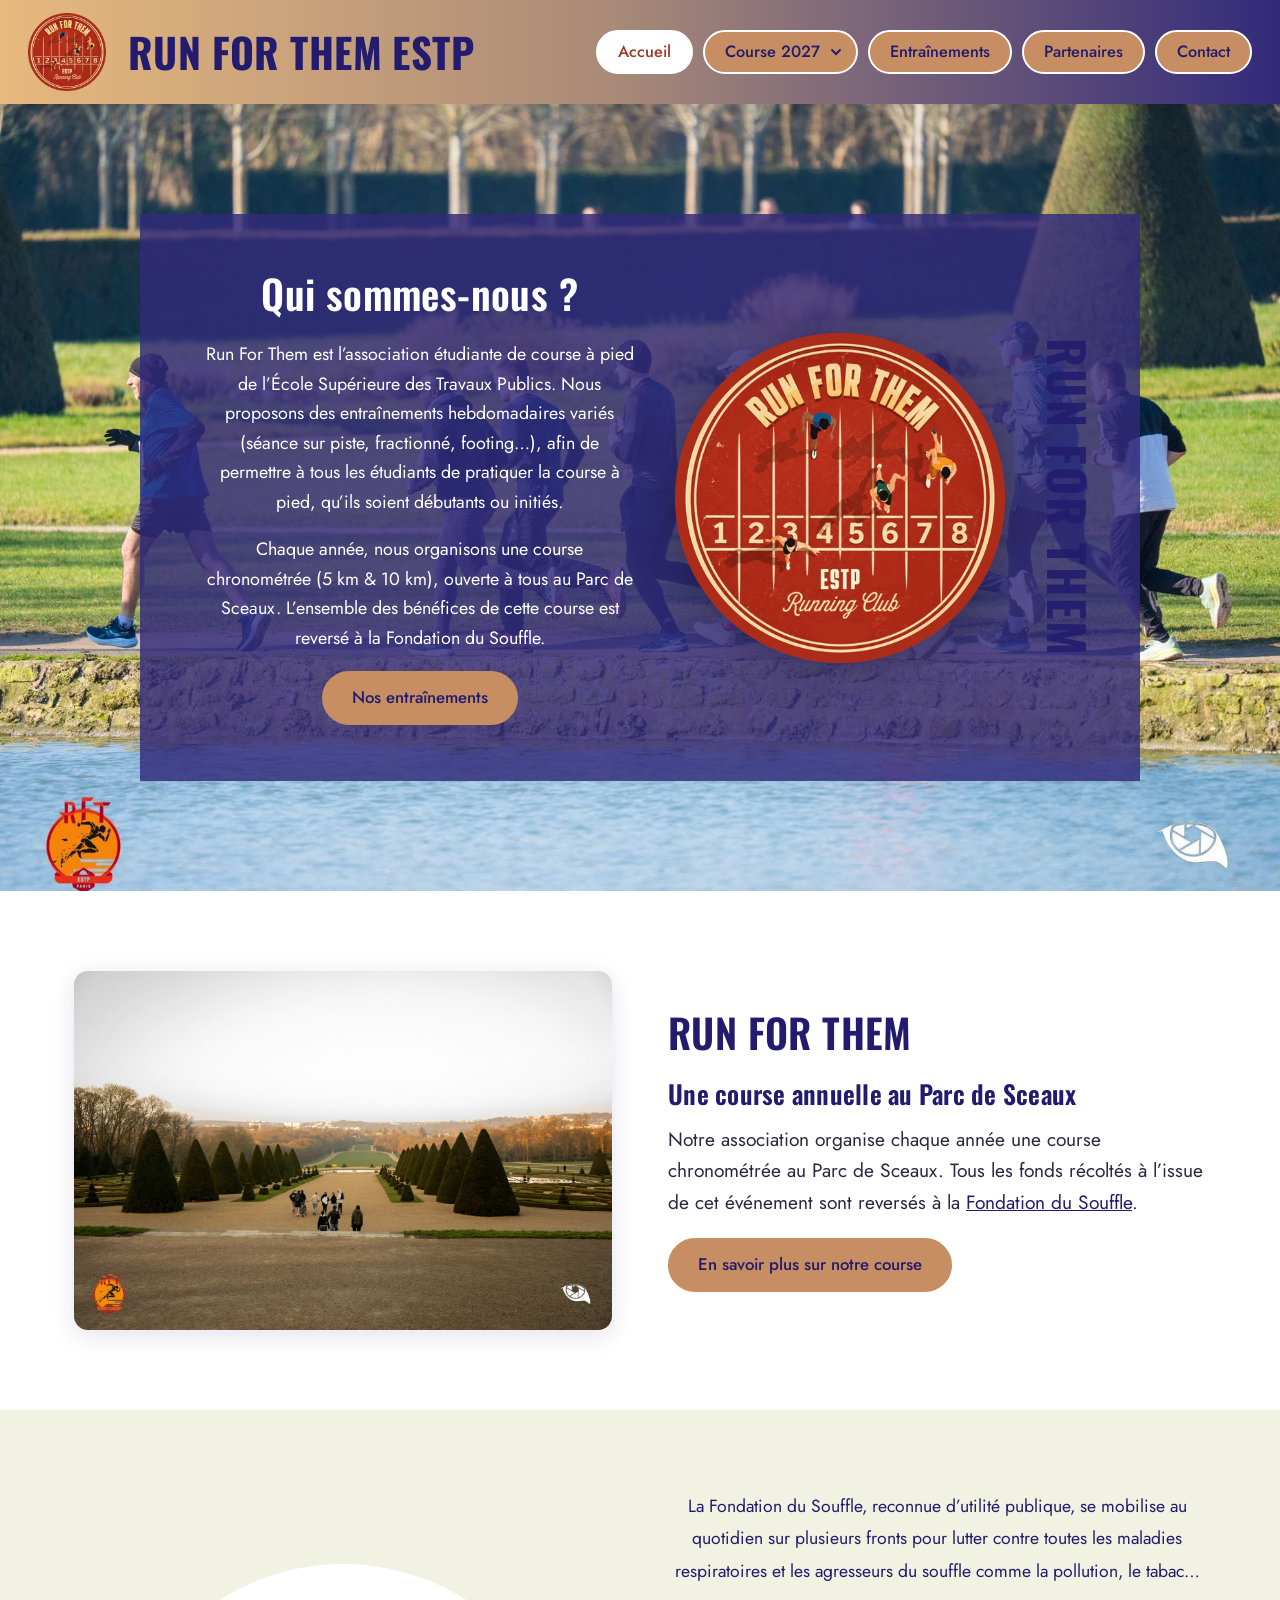
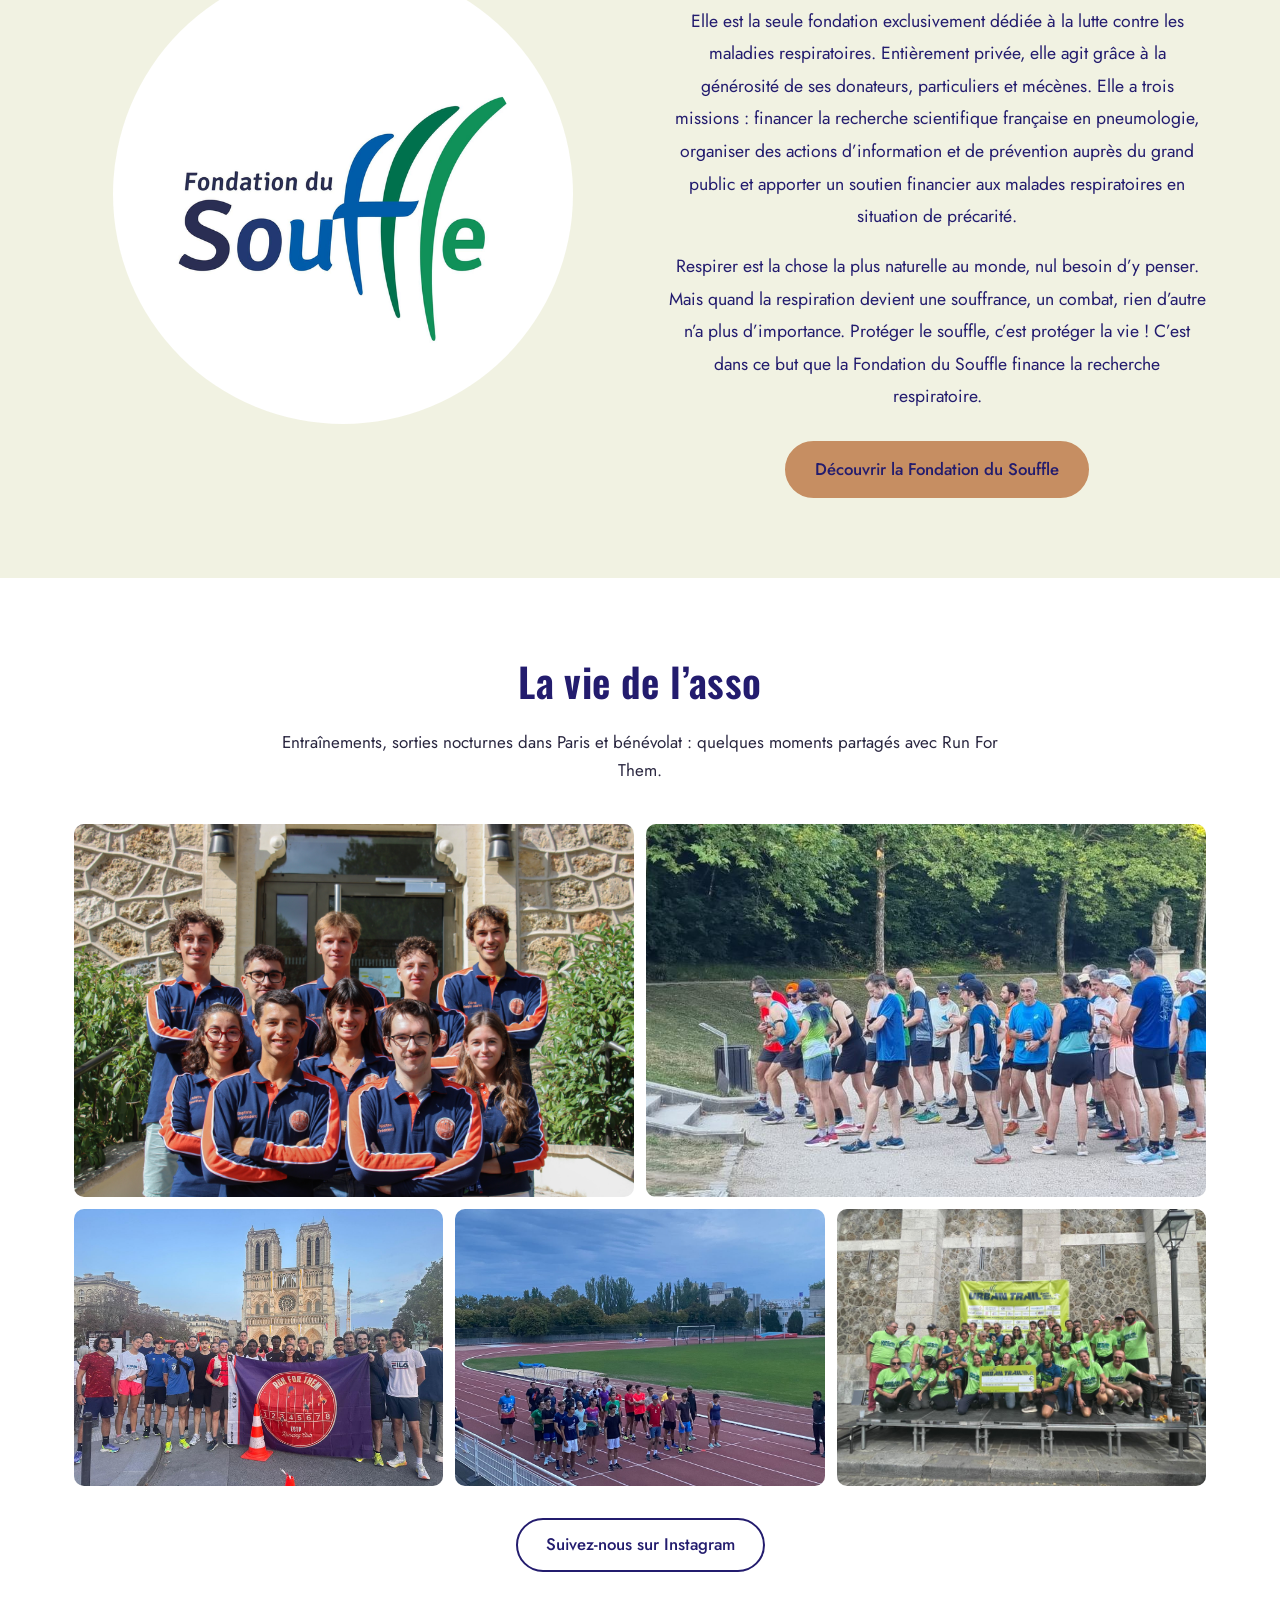
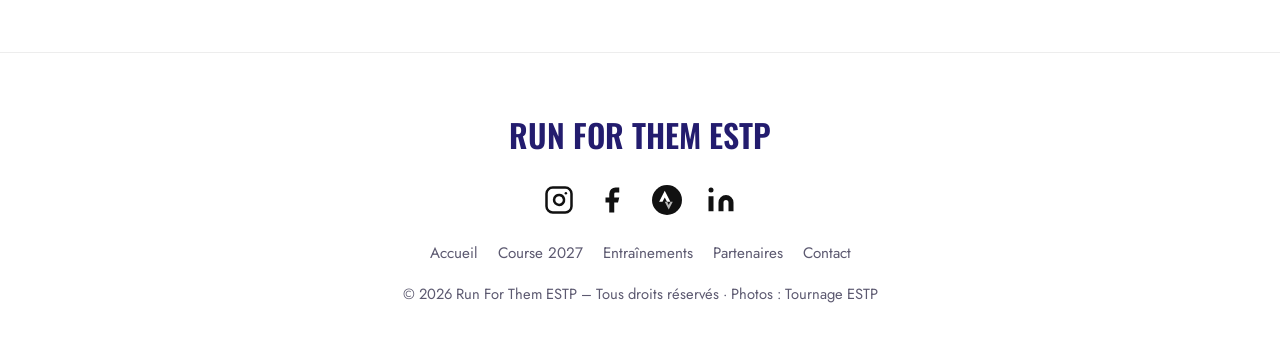
==== index.html @ 0adeee64 "Update index.html" ====
<!DOCTYPE html>
<html lang="fr">
<head>
  <meta charset="utf-8">
  <meta name="viewport" content="width=device-width, initial-scale=1">
  <title>Run For Them ESTP – Association de course à pied de l’ESTP</title>
  <meta name="description" content="Run For Them est l’association étudiante de course à pied de l’ESTP. Entraînements hebdomadaires et course caritative annuelle au Parc de Sceaux au profit de la Fondation du Souffle.">
  <meta property="og:type" content="website">
  <meta property="og:site_name" content="Run For Them ESTP">
  <meta property="og:title" content="Run For Them ESTP – Association de course à pied de l’ESTP">
  <meta property="og:description" content="Run For Them est l’association étudiante de course à pied de l’ESTP. Entraînements hebdomadaires et course caritative annuelle au Parc de Sceaux au profit de la Fondation du Souffle.">
  <meta name="theme-color" content="#231c6e">
  <link rel="icon" type="image/png" href="assets/img/favicon.png">
  <link rel="apple-touch-icon" href="assets/img/apple-touch-icon.png">
  <link rel="preconnect" href="https://fonts.googleapis.com">
  <link rel="preconnect" href="https://fonts.gstatic.com" crossorigin>
  <link href="https://fonts.googleapis.com/css2?family=Jost:wght@400;500;600&family=Oswald:wght@500;600;700&display=swap" rel="stylesheet">
  <link rel="stylesheet" href="assets/css/style.css">
</head>
<body>
  <a class="lien-evitement" href="#contenu">Aller au contenu</a>

  <!-- ===== EN-TÊTE (identique sur toutes les pages) ===== -->
  <header class="entete">
    <div class="entete__barre">
      <a class="marque" href="index.html">
        <img src="assets/img/logo-rft.png" alt="" width="480" height="480">
        <span>RUN FOR THEM ESTP</span>
      </a>
      <button class="burger" type="button" aria-expanded="false" aria-controls="navigation" aria-label="Ouvrir le menu">
        <svg viewBox="0 0 24 24" fill="none" stroke="currentColor" stroke-width="2.4" stroke-linecap="round" aria-hidden="true"><path d="M3 6h18M3 12h18M3 18h18"/></svg>
      </button>
    <nav class="nav" id="navigation" aria-label="Menu principal">
      <ul>
        <li><a href="index.html" aria-current="page">Accueil</a></li>
        <li class="nav__item-sous">
          <div class="nav__groupe">
            <a href="course-2027.html">Course 2027</a>
            <button class="nav__sous-bouton" type="button" aria-expanded="false" aria-controls="sous-menu-course" aria-label="Afficher les éditions précédentes"><svg class="nav__fleche" viewBox="0 0 12 12" aria-hidden="true"><path d="M2 4l4 4 4-4" fill="none" stroke="currentColor" stroke-width="2" stroke-linecap="round"/></svg></button>
          </div>
          <ul class="nav__sous-menu" id="sous-menu-course">
            <li><a href="edition-2026.html">Run For Them Édition 2026</a></li>
            <li><a href="edition-2025.html">Run For Them Édition 2025</a></li>
          </ul>
        </li>
        <li><a href="entrainements.html">Entraînements</a></li>
        <li><a href="partenaires.html">Partenaires</a></li>
        <li><a href="contact.html">Contact</a></li>
      </ul>
    </nav>
    </div>
  </header>

  <main id="contenu">
    <h1 class="visuellement-cache">Run For Them ESTP – association étudiante de course à pied</h1>

    <!-- Qui sommes-nous ? -->
    <section class="heros" style="background-image: url('assets/img/accueil-coureurs.jpg');">
      <div class="heros__panneau">
        <div class="heros__texte">
          <h2>Qui sommes-nous ?</h2>
          <p>Run For Them est l’association étudiante de course à pied de l’École Supérieure des Travaux Publics. Nous proposons des entraînements hebdomadaires variés (séance sur piste, fractionné, footing…), afin de permettre à tous les étudiants de pratiquer la course à pied, qu’ils soient débutants ou initiés.</p>
          <p>Chaque année, nous organisons une course chronométrée (5 km &amp; 10 km), ouverte à tous au Parc de Sceaux. L’ensemble des bénéfices de cette course est reversé à la Fondation du Souffle.</p>
          <a class="bouton" href="entrainements.html">Nos entraînements</a>
        </div>
        <div class="heros__logo"><img src="assets/img/logo-rft.png" alt="Logo Run For Them – ESTP Running Club" width="480" height="480"></div>
        <div class="heros__vertical" aria-hidden="true">RUN FOR THEM</div>
      </div>
    </section>

    <!-- La course annuelle -->
    <section class="section">
      <div class="conteneur duo">
        <div class="duo__media"><img src="assets/img/parc-perspective.jpg" alt="La grande perspective du Parc de Sceaux vue depuis le château" width="1600" height="1066" loading="lazy" decoding="async"></div>
        <div>
          <h2>RUN FOR THEM</h2>
          <h3>Une course annuelle au Parc de Sceaux</h3>
          <p class="chapeau">Notre association organise chaque année une course chronométrée au Parc de Sceaux. Tous les fonds récoltés à l’issue de cet événement sont reversés à la <a href="https://www.lesouffle.org" target="_blank" rel="noopener">Fondation du Souffle</a>.</p>
          <a class="bouton" href="course-2027.html">En savoir plus sur notre course</a>
        </div>
      </div>
    </section>

    <!-- Fondation du Souffle -->
    <section class="section section--creme" id="fondation">
      <div class="conteneur duo">
        <div class="duo__media duo__media--rond"><img src="assets/img/fondation-souffle.png" alt="Logo de la Fondation du Souffle" width="600" height="600" loading="lazy" decoding="async"></div>
        <div class="fondation__texte">
          <h2 class="visuellement-cache">La Fondation du Souffle</h2>
          <p>La Fondation du Souffle, reconnue d’utilité publique, se mobilise au quotidien sur plusieurs fronts pour lutter contre toutes les maladies respiratoires et les agresseurs du souffle comme la pollution, le tabac…</p>
          <p>Elle est la seule fondation exclusivement dédiée à la lutte contre les maladies respiratoires. Entièrement privée, elle agit grâce à la générosité de ses donateurs, particuliers et mécènes. Elle a trois missions : financer la recherche scientifique française en pneumologie, organiser des actions d’information et de prévention auprès du grand public et apporter un soutien financier aux malades respiratoires en situation de précarité.</p>
          <p>Respirer est la chose la plus naturelle au monde, nul besoin d’y penser. Mais quand la respiration devient une souffrance, un combat, rien d’autre n’a plus d’importance. Protéger le souffle, c’est protéger la vie ! C’est dans ce but que la Fondation du Souffle finance la recherche respiratoire.</p>
          <a class="bouton" href="https://www.lesouffle.org" target="_blank" rel="noopener">Découvrir la Fondation du Souffle</a>
        </div>
      </div>
    </section>

    <!-- La vie de l'asso -->
    <section class="section">
      <div class="conteneur">
        <div class="intro">
          <h2>La vie de l’asso</h2>
          <p>Entraînements, sorties nocturnes dans Paris et bénévolat : quelques moments partagés avec Run For Them.</p>
        </div>
        <div class="galerie">
          <figure class="g-demi"><img src="assets/img/Photo mandat 2026-2027.jpg" alt="Les membres de l'association de Run For Them en polos de l’association" width="1348" height="900" loading="lazy" decoding="async"></figure>
          <figure class="g-demi"><img src="assets/img/entrainement-running-conseil.jpg" alt="L’entraînement du mercredi dans le parc de Sceaux" width="1400" height="1115" loading="lazy" decoding="async"></figure>
          <figure class="g-tiers"><img src="assets/img/nocturne-notre-dame.jpg" alt="Le groupe devant Notre-Dame de Paris lors d’une sortie nocturne" width="1400" height="1050" loading="lazy" decoding="async"></figure>
          <figure class="g-tiers"><img src="assets/img/Entraînement piste.jpeg" alt="Photo des bénévoles de la RFT à l'urban trail" width="768" height="1024" loading="lazy" decoding="async"></figure>
          <figure class="g-tiers"><img src="assets/img/Urban trail.jpeg" alt="Bénévoles Urban Trail" width="900" height="1200" loading="lazy" decoding="async"></figure>
        </div>
        <div class="groupe-boutons" style="margin-top:32px">
          <a class="bouton bouton--contour" href="https://www.instagram.com/rft_estp/" target="_blank" rel="noopener">Suivez-nous sur Instagram</a>
        </div>
      </div>
    </section>
  </main>

  <!-- ===== PIED DE PAGE (identique sur toutes les pages) ===== -->
  <footer class="pied">
    <div class="conteneur">
      <p class="pied__titre">RUN FOR THEM ESTP</p>
      <ul class="reseaux"><li><a href="https://www.instagram.com/rft_estp/" target="_blank" rel="noopener" aria-label="Instagram (nouvel onglet)"><svg viewBox="0 0 24 24" fill="none" stroke="currentColor" stroke-width="2" stroke-linecap="round" stroke-linejoin="round" aria-hidden="true"><rect x="2" y="2" width="20" height="20" rx="5"/><path d="M16 11.37A4 4 0 1 1 12.63 8 4 4 0 0 1 16 11.37z"/><line x1="17.5" y1="6.5" x2="17.51" y2="6.5"/></svg></a></li><li><a href="https://www.facebook.com/asso.runforthem.etp" target="_blank" rel="noopener" aria-label="Facebook (nouvel onglet)"><svg viewBox="0 0 24 24" fill="currentColor" aria-hidden="true"><path d="M17 2h-3a5 5 0 0 0-5 5v3H6v4h3v8h4v-8h3l1-4h-4V7a1 1 0 0 1 1-1h3z"/></svg></a></li><li><a href="https://strava.app.link/EHk4rvhUuDb" target="_blank" rel="noopener" aria-label="Strava (nouvel onglet)"><svg viewBox="0 0 24 24" aria-hidden="true"><circle cx="12" cy="12" r="12" fill="currentColor"/><polygon fill="#fff" points="10.2,4.6 5.7,13.4 8.4,13.4 10.2,9.9 12,13.4 14.7,13.4"/><polygon fill="#fff" fill-opacity="0.7" points="14.7,13.4 13.4,16 12.1,13.4 10.2,13.4 13.4,19.6 16.6,13.4"/></svg></a></li><li><a href="https://www.linkedin.com/in/runforthemestp" target="_blank" rel="noopener" aria-label="LinkedIn (nouvel onglet)"><svg viewBox="0 0 24 24" fill="currentColor" aria-hidden="true"><path d="M16 8a6 6 0 0 1 6 6v7h-4v-7a2 2 0 0 0-4 0v7h-4v-7a6 6 0 0 1 6-6z"/><rect x="2" y="9" width="4" height="12"/><circle cx="4" cy="4" r="2"/></svg></a></li></ul>
      <ul class="pied__liens">
        <li><a href="index.html">Accueil</a></li>
        <li><a href="course-2027.html">Course 2027</a></li>
        <li><a href="entrainements.html">Entraînements</a></li>
        <li><a href="partenaires.html">Partenaires</a></li>
        <li><a href="contact.html">Contact</a></li>
      </ul>
      <p class="pied__copyright">© 2026 Run For Them ESTP – Tous droits réservés · Photos : Tournage ESTP</p>
    </div>
  </footer>

  <script src="assets/js/menu.js"></script>
</body>
</html>
---- assets/css/style.css ----
/* =========================================================
   RUN FOR THEM ESTP — Feuille de style commune
   ---------------------------------------------------------
   Pour changer une couleur sur tout le site, modifiez
   uniquement les variables ci-dessous (section :root).
   ========================================================= */

:root {
  /* Couleurs de la charte (reprises du site Wix) */
  --indigo: #231c6e;        /* titres, menu, textes forts */
  --indigo-fonce: #312a7a;  /* fin du dégradé de l'en-tête */
  --sable: #e8b97e;         /* début du dégradé de l'en-tête */
  --caramel: #c68e62;       /* boutons du menu, boutons */
  --rouille: #9e3a24;       /* bouton actif, accents */
  --rouge-logo: #a82a1c;    /* fond du logo officiel */
  --orange: #b5673a;        /* bouton principal */
  --creme: #f1f2e2;         /* fond section Fondation */
  --peche: #f7e5d7;         /* fond bloc Contact */
  --bleu-pale: #cddef0;     /* cartes partenaires */
  --lavande: #9794ae;       /* fond section Entraînements */
  --gris: #ededed;          /* fonds neutres */
  --texte: #2a2740;         /* texte courant */
  --texte-doux: #5c5970;    /* texte secondaire */
  --blanc: #ffffff;

  /* Polices */
  --police-titre: "Oswald", "Arial Narrow", sans-serif;
  --police-texte: "Jost", "Futura", "Avenir", system-ui, sans-serif;

  /* Mise en page */
  --largeur-max: 1180px;
  --rayon: 14px;
  --ombre: 0 6px 24px rgba(35, 28, 110, 0.12);
}

/* ---------- Base ---------- */
*, *::before, *::after { box-sizing: border-box; }
html { scroll-behavior: smooth; }
body {
  margin: 0;
  background: var(--blanc);
  color: var(--texte);
  font-family: var(--police-texte);
  font-size: 1.0625rem;
  line-height: 1.65;
  -webkit-font-smoothing: antialiased;
}
img { max-width: 100%; height: auto; display: block; }
a { color: var(--indigo); }
a:hover { color: var(--rouille); }
h1, h2, h3, h4 {
  font-family: var(--police-titre);
  color: var(--indigo);
  font-weight: 600;
  line-height: 1.15;
  margin: 0 0 0.6em;
  letter-spacing: 0.01em;
}
h1 { font-size: clamp(2.1rem, 5vw, 3.4rem); }
h2 { font-size: clamp(1.7rem, 3.6vw, 2.5rem); }
h3 { font-size: clamp(1.25rem, 2.4vw, 1.6rem); }
p { margin: 0 0 1em; }
:focus-visible { outline: 3px solid var(--rouille); outline-offset: 3px; }

.conteneur {
  width: 100%;
  max-width: var(--largeur-max);
  margin: 0 auto;
  padding: 0 24px;
}
.centre { text-align: center; }
.visuellement-cache {
  position: absolute; width: 1px; height: 1px; overflow: hidden;
  clip: rect(0 0 0 0); white-space: nowrap;
}
.lien-evitement {
  position: absolute; left: -999px; top: 8px; z-index: 100;
  background: var(--blanc); padding: 8px 14px; border-radius: 8px;
}
.lien-evitement:focus { left: 8px; }

/* ---------- En-tête ---------- */
.entete {
  background: linear-gradient(90deg, var(--sable) 0%, #a98a78 48%, var(--indigo-fonce) 100%);
  position: sticky; top: 0; z-index: 50;
  box-shadow: 0 2px 12px rgba(0, 0, 0, 0.12);
}
.entete__barre {
  display: flex; align-items: center; justify-content: space-between;
  gap: 20px; min-height: 104px;
  max-width: 1400px; margin: 0 auto; padding: 10px 28px;
}
.marque {
  display: flex; align-items: center; gap: 22px;
  text-decoration: none; color: var(--indigo);
}
.marque img { width: 78px; height: 78px; flex-shrink: 0; }
.marque span {
  font-family: var(--police-titre); font-weight: 700;
  font-size: clamp(1.4rem, 3.2vw, 2.6rem); letter-spacing: 0.01em;
  line-height: 1; white-space: nowrap;
}
.marque:hover { color: var(--indigo); }

.nav ul { list-style: none; margin: 0; padding: 0; }
.nav > ul { display: flex; gap: 10px; align-items: center; }
.nav a, .nav button.nav__sous-bouton {
  display: inline-flex; align-items: center; gap: 6px;
  font-family: var(--police-texte); font-size: 1.02rem; font-weight: 500;
  color: var(--indigo); text-decoration: none;
  background: var(--caramel); border: 2px solid var(--blanc);
  border-radius: 999px; padding: 7px 20px; cursor: pointer;
  transition: background 0.2s, color 0.2s;
  white-space: nowrap;
}
.nav a:hover, .nav button.nav__sous-bouton:hover { background: #d9a57c; color: var(--indigo); }
.nav a[aria-current="page"] {
  background: var(--blanc); color: var(--rouille);
}
.nav__groupe {
  display: flex; align-items: center;
  background: var(--caramel); border: 2px solid var(--blanc); border-radius: 999px;
  transition: background 0.2s;
}
.nav__groupe:hover { background: #d9a57c; }
.nav .nav__groupe > a, .nav .nav__groupe > button.nav__sous-bouton {
  background: transparent; border: none; border-radius: 999px;
}
.nav .nav__groupe > a { padding: 7px 4px 7px 20px; }
.nav .nav__groupe > button.nav__sous-bouton { padding: 7px 14px 7px 6px; }
.nav .actif > .nav__groupe { background: var(--blanc); }
.nav .actif > .nav__groupe > a, .nav .actif > .nav__groupe > button.nav__sous-bouton { background: transparent; color: var(--rouille); }
.nav__fleche { width: 12px; height: 12px; transition: transform 0.2s; }
.nav__item-sous { position: relative; }
.nav__sous-menu {
  display: none; position: absolute; top: calc(100% + 8px); left: 0;
  min-width: 230px; background: var(--blanc); border-radius: 12px;
  box-shadow: var(--ombre); padding: 8px;
}
.nav__sous-menu a {
  display: block; background: none; border: none; border-radius: 8px;
  padding: 9px 14px; color: var(--indigo);
}
.nav__sous-menu a:hover, .nav__sous-menu a[aria-current="page"] {
  background: var(--peche); color: var(--rouille);
}
.nav__item-sous.ouvert .nav__sous-menu { display: block; }
.nav__item-sous.ouvert .nav__fleche { transform: rotate(180deg); }
@media (hover: hover) and (min-width: 1081px) {
  .nav__item-sous:hover .nav__sous-menu { display: block; }
  .nav__item-sous:hover .nav__fleche { transform: rotate(180deg); }
  .nav__sous-menu::before { content: ""; position: absolute; top: -10px; left: 0; right: 0; height: 10px; }
}

.burger {
  display: none; background: var(--blanc); border: none; border-radius: 12px;
  width: 48px; height: 48px; cursor: pointer; color: var(--indigo);
  align-items: center; justify-content: center;
}
.burger svg { width: 26px; height: 26px; }

@media (max-width: 1080px) {
  .entete__barre { min-height: 80px; padding: 10px 16px; }
  .marque img { width: 58px; height: 58px; }
  .marque { gap: 14px; }
  .burger { display: inline-flex; }
  .nav {
    display: none; position: absolute; left: 0; right: 0; top: 100%;
    background: var(--indigo-fonce); padding: 16px;
    max-height: calc(100vh - 80px); overflow-y: auto;
    box-shadow: 0 12px 24px rgba(0, 0, 0, 0.2);
  }
  .nav.ouvert { display: block; }
  .nav > ul { flex-direction: column; align-items: stretch; gap: 10px; }
  .nav a, .nav button.nav__sous-bouton { justify-content: center; width: 100%; padding: 11px 20px; font-size: 1.08rem; }
  .nav .nav__groupe > a { flex: 1; padding: 11px 4px 11px 52px; }
  .nav .nav__groupe > button.nav__sous-bouton { width: auto; padding: 11px 20px; }
  .nav__sous-menu { position: static; box-shadow: none; margin-top: 8px; background: rgba(255, 255, 255, 0.08); }
  .nav__sous-menu a { color: var(--blanc); text-align: center; }
  .nav__sous-menu a:hover, .nav__sous-menu a[aria-current="page"] { background: var(--blanc); color: var(--rouille); }
}
@media (max-width: 420px) {
  .marque span { font-size: 1.2rem; }
  .marque img { width: 48px; height: 48px; }
}

/* ---------- Sections génériques ---------- */
.section { padding: 80px 0; }
.section--creme { background: var(--creme); }
.section--peche { background: var(--peche); }
.section--gris { background: var(--gris); }
.section--lavande { background: var(--lavande); }
.section--indigo { background: var(--indigo); color: var(--blanc); }
.section--indigo h2, .section--indigo h3 { color: var(--blanc); }
.intro { max-width: 760px; margin: 0 auto 40px; text-align: center; }
.chapeau { font-size: 1.2rem; color: var(--texte); }

.bouton {
  display: inline-block; font-family: var(--police-texte); font-weight: 500;
  font-size: 1.05rem; text-decoration: none; text-align: center;
  background: var(--caramel); color: var(--indigo);
  border: 2px solid var(--caramel); border-radius: 999px;
  padding: 11px 28px; transition: background 0.2s, color 0.2s, border-color 0.2s;
}
.bouton:hover { background: var(--indigo); border-color: var(--indigo); color: var(--blanc); }
.bouton--orange { background: var(--orange); border-color: var(--orange); color: var(--blanc); border-radius: 4px; }
.bouton--orange:hover { background: var(--rouille); border-color: var(--rouille); }
.bouton--contour { background: transparent; color: var(--indigo); border-color: var(--indigo); }
.groupe-boutons { display: flex; flex-wrap: wrap; gap: 14px; justify-content: center; }

/* Bandeau photo pleine largeur */
.bandeau {
  position: relative; min-height: 420px; display: flex; align-items: flex-end;
  background-size: cover; background-position: center; color: var(--blanc);
}
.bandeau::after {
  content: ""; position: absolute; inset: 0;
  background: linear-gradient(180deg, rgba(35, 28, 110, 0) 35%, rgba(35, 28, 110, 0.75) 100%);
}
.bandeau__contenu { position: relative; z-index: 1; padding-bottom: 48px; }
.bandeau h1 { color: var(--blanc); margin: 0; text-shadow: 0 2px 16px rgba(0, 0, 0, 0.35); }
.bandeau p { font-size: 1.25rem; margin: 6px 0 0; text-shadow: 0 1px 8px rgba(0, 0, 0, 0.4); }
.bandeau--court { min-height: 300px; }

/* ---------- Accueil : héros ---------- */
.heros {
  position: relative; background-size: cover; background-position: center 40%;
  padding: 110px 0;
}
.heros__panneau {
  position: relative; max-width: 1000px; margin: 0 auto;
  background: rgba(49, 42, 122, 0.82); color: var(--blanc);
  display: grid; grid-template-columns: 1.25fr 1fr auto; align-items: center; gap: 32px;
  padding: 56px 48px 56px 64px;
}
.heros__panneau h1, .heros__panneau h2 { color: var(--blanc); }
.heros__texte { text-align: center; font-size: 1.12rem; }
.heros__logo img { width: 100%; max-width: 330px; margin: 0 auto; filter: drop-shadow(0 8px 20px rgba(0,0,0,0.3)); }
.heros__vertical {
  writing-mode: vertical-rl; font-family: var(--police-titre); font-weight: 700;
  font-size: 3rem; color: var(--indigo); letter-spacing: 0.05em; line-height: 1;
  opacity: 0.9; align-self: stretch; text-align: center; user-select: none;
}
@media (max-width: 860px) {
  .heros { padding: 40px 0; }
  .heros__panneau { grid-template-columns: 1fr; padding: 40px 24px; margin: 0 16px; gap: 24px; }
  .heros__logo { order: -1; }
  .heros__logo img { max-width: 200px; }
  .heros__vertical { display: none; }
}

/* Bloc texte + image */
.duo { display: grid; grid-template-columns: 1fr 1fr; gap: 56px; align-items: center; }
.duo--inverse .duo__media { order: 2; }
.duo__media img { width: 100%; border-radius: var(--rayon); box-shadow: var(--ombre); }
.duo__media--rond img { border-radius: 50%; aspect-ratio: 1; object-fit: contain; background: var(--blanc); padding: 8%; box-shadow: none; max-width: 460px; margin: 0 auto; }
@media (max-width: 860px) {
  .duo { grid-template-columns: 1fr; gap: 32px; }
  .duo--inverse .duo__media { order: 0; }
}

/* Section Fondation du Souffle */
.fondation__texte { text-align: center; color: var(--indigo); font-size: 1.1rem; line-height: 1.85; }
.fondation__texte .bouton { margin-top: 10px; }

/* ---------- Galerie photo ---------- */
.galerie { display: grid; grid-template-columns: repeat(12, 1fr); gap: 12px; }
.galerie figure { margin: 0; overflow: hidden; border-radius: 10px; background: var(--gris); }
.galerie img { width: 100%; height: 100%; object-fit: cover; transition: transform 0.4s; }
.galerie figure:hover img { transform: scale(1.03); }
.galerie .g-large { grid-column: span 12; aspect-ratio: 16 / 5.5; }
.galerie .g-demi { grid-column: span 6; aspect-ratio: 3 / 2; }
.galerie .g-tiers { grid-column: span 4; aspect-ratio: 4 / 3; }
.galerie .g-portrait { grid-column: span 4; aspect-ratio: 3 / 4; }
@media (max-width: 700px) {
  .galerie .g-demi, .galerie .g-tiers, .galerie .g-portrait { grid-column: span 12; }
  .galerie .g-large { aspect-ratio: 16 / 9; }
}
.galerie figcaption, .legende { font-size: 0.9rem; color: var(--texte-doux); padding: 8px 4px 0; }

/* ---------- Cartes (Entraînements, parcours) ---------- */
.cartes { display: grid; grid-template-columns: repeat(3, 1fr); gap: 32px; }
.cartes--2 { grid-template-columns: repeat(2, 1fr); }
.carte {
  background: var(--blanc); border-radius: var(--rayon); padding: 28px 26px 30px;
  box-shadow: var(--ombre); text-align: center;
}
.carte h3 { padding-bottom: 12px; border-bottom: 4px solid var(--indigo); margin-bottom: 20px; }
.carte img { width: 100%; aspect-ratio: 1.1; object-fit: cover; border-radius: 10px; border: 3px solid var(--gris); margin-bottom: 18px; }
.carte--carte img { aspect-ratio: auto; object-fit: contain; background: var(--gris); }
.carte p { margin: 0; }
.carte .detail { color: var(--texte-doux); }
@media (max-width: 960px) { .cartes { grid-template-columns: 1fr; max-width: 520px; margin: 0 auto; } .cartes--2 { max-width: 620px; } }

/* Horaires (Entraînements) */
.horaires { display: flex; flex-wrap: wrap; gap: 18px; justify-content: center; margin: 28px 0 10px; }
.horaire {
  background: var(--blanc); border-radius: var(--rayon); padding: 18px 26px;
  box-shadow: var(--ombre); text-align: center; min-width: 240px;
}
.horaire strong { display: block; font-family: var(--police-titre); font-size: 1.5rem; color: var(--indigo); font-weight: 600; }
.horaire span { color: var(--texte-doux); }
.rdv {
  display: inline-flex; align-items: center; gap: 10px; background: var(--indigo); color: var(--blanc);
  border-radius: 999px; padding: 10px 22px; margin-top: 12px;
}
.rdv svg { width: 20px; height: 20px; flex-shrink: 0; }

/* ---------- Pages d'édition ---------- */
.puces-distances { display: flex; flex-wrap: wrap; gap: 12px; justify-content: center; margin: 24px 0 8px; padding: 0; list-style: none; }
.puces-distances li {
  font-family: var(--police-titre); font-size: 1.3rem; font-weight: 500; color: var(--indigo);
  background: var(--blanc); border: 2px solid var(--indigo); border-radius: 999px; padding: 6px 22px;
}
.infos { display: grid; grid-template-columns: repeat(auto-fit, minmax(min(300px, 100%), 1fr)); gap: 24px; }
.info {
  background: var(--blanc); border-radius: var(--rayon); padding: 26px 28px;
  border-top: 5px solid var(--caramel); box-shadow: var(--ombre);
}
.info h3 { margin-bottom: 12px; }
.info ul { margin: 0; padding-left: 1.2em; }
.info li { margin-bottom: 0.6em; }
.info p:last-child, .info ul:last-child { margin-bottom: 0; }
.attention {
  background: var(--peche); border-left: 5px solid var(--rouille); border-radius: 8px;
  padding: 12px 16px; margin-top: 14px; font-size: 0.98rem;
}
.attention strong { color: var(--rouille); }
.lieu { display: grid; grid-template-columns: 1fr auto; gap: 32px; align-items: center; }
.lieu img { border-radius: 10px; box-shadow: var(--ombre); width: 100%; max-width: 340px; }
.lieu > div { min-width: 0; }
.lieu__adresse { font-family: var(--police-titre); font-size: 1.5rem; color: var(--indigo); font-weight: 500; line-height: 1.3; }
@media (max-width: 760px) { .lieu { grid-template-columns: 1fr; } .lieu img { margin: 0 auto; } .info { padding: 22px 20px; } }

.tableau-horaires { width: 100%; border-collapse: collapse; }
.tableau-horaires th, .tableau-horaires td { padding: 8px 4px; border-bottom: 1px solid var(--gris); text-align: left; }
.tableau-horaires td:last-child { text-align: right; font-weight: 600; color: var(--indigo); white-space: nowrap; }

.souvenirs { display: grid; grid-template-columns: repeat(auto-fit, minmax(min(260px, 100%), 1fr)); gap: 32px; align-items: start; }
.souvenir { text-align: center; }
.souvenir img { margin: 0 auto 14px; border-radius: 10px; background: var(--blanc); }
.souvenir--large { grid-column: 1 / -1; }

/* Encadré « Informations à venir » */
.a-venir {
  max-width: 720px; margin: 0 auto; text-align: center;
  background: var(--blanc); border: 3px dashed var(--caramel); border-radius: var(--rayon);
  padding: 36px 28px;
}
.a-venir h2 { margin-bottom: 8px; }
.a-venir p { margin: 0; color: var(--texte-doux); }

/* Médaillon Fondation (page Course 2027) */
.medaillon { width: 170px; height: 170px; border-radius: 50%; background: var(--blanc); padding: 18px; box-shadow: var(--ombre); flex-shrink: 0; }
.medaillon img { width: 100%; height: 100%; object-fit: contain; }
.titre-course { display: flex; align-items: center; justify-content: center; gap: 40px; text-align: left; }
.titre-course > div { max-width: 640px; }
@media (max-width: 760px) { .titre-course { flex-direction: column; text-align: center; gap: 24px; } }

/* ---------- Partenaires ---------- */
.partenaire { display: grid; grid-template-columns: 1fr 1.3fr; gap: 48px; align-items: center; margin-bottom: 64px; }
.partenaire:last-child { margin-bottom: 0; }
.partenaire__logo { background: var(--blanc); border-radius: var(--rayon); padding: 32px; display: flex; align-items: center; justify-content: center; min-height: 280px; }
.partenaire__logo img { max-height: 300px; width: auto; }
.partenaire__texte { background: var(--bleu-pale); border-radius: var(--rayon); padding: 36px 40px; color: var(--indigo); }
.partenaire__texte h2 { font-size: 1.9rem; margin-bottom: 14px; }
@media (max-width: 860px) {
  .partenaire { grid-template-columns: 1fr; gap: 20px; }
  .partenaire__logo { min-height: 0; }
  .partenaire__logo img { max-height: 200px; }
  .partenaire__texte { padding: 28px 24px; }
}

/* ---------- Contact ---------- */
.contact-bloc { background: var(--peche); padding: 56px 64px; }
.contact-grille { display: grid; grid-template-columns: 1.4fr 1fr; gap: 40px; margin-top: 24px; }
.contact-bloc h3 { font-size: 1.35rem; margin-bottom: 8px; }
.contact-email { font-size: 1.25rem; word-break: break-word; }
.contact-bloc .bouton { margin-top: 18px; }
@media (max-width: 760px) {
  .contact-bloc { padding: 36px 22px; }
  .contact-grille { grid-template-columns: 1fr; }
}

/* ---------- Réseaux sociaux ---------- */
.reseaux { display: flex; gap: 14px; list-style: none; padding: 0; margin: 0; align-items: center; }
.reseaux a { display: inline-flex; width: 40px; height: 40px; align-items: center; justify-content: center; color: #111; border-radius: 50%; transition: color 0.2s, transform 0.2s; }
.reseaux a:hover { color: var(--rouille); transform: translateY(-2px); }
.reseaux svg { width: 30px; height: 30px; }

/* ---------- Pied de page ---------- */
.pied { background: var(--blanc); padding: 56px 0 36px; text-align: center; border-top: 1px solid var(--gris); }
.pied__titre { font-family: var(--police-titre); font-weight: 600; color: var(--indigo); font-size: 2rem; margin: 0 0 18px; }
.pied .reseaux { justify-content: center; margin-bottom: 18px; }
.pied__copyright { font-size: 0.92rem; color: var(--texte-doux); margin: 0; }
.pied__liens { display: flex; flex-wrap: wrap; justify-content: center; gap: 6px 20px; list-style: none; padding: 0; margin: 0 0 16px; font-size: 0.95rem; }
.pied__liens a { color: var(--texte-doux); text-decoration: none; }
.pied__liens a:hover { color: var(--rouille); text-decoration: underline; }
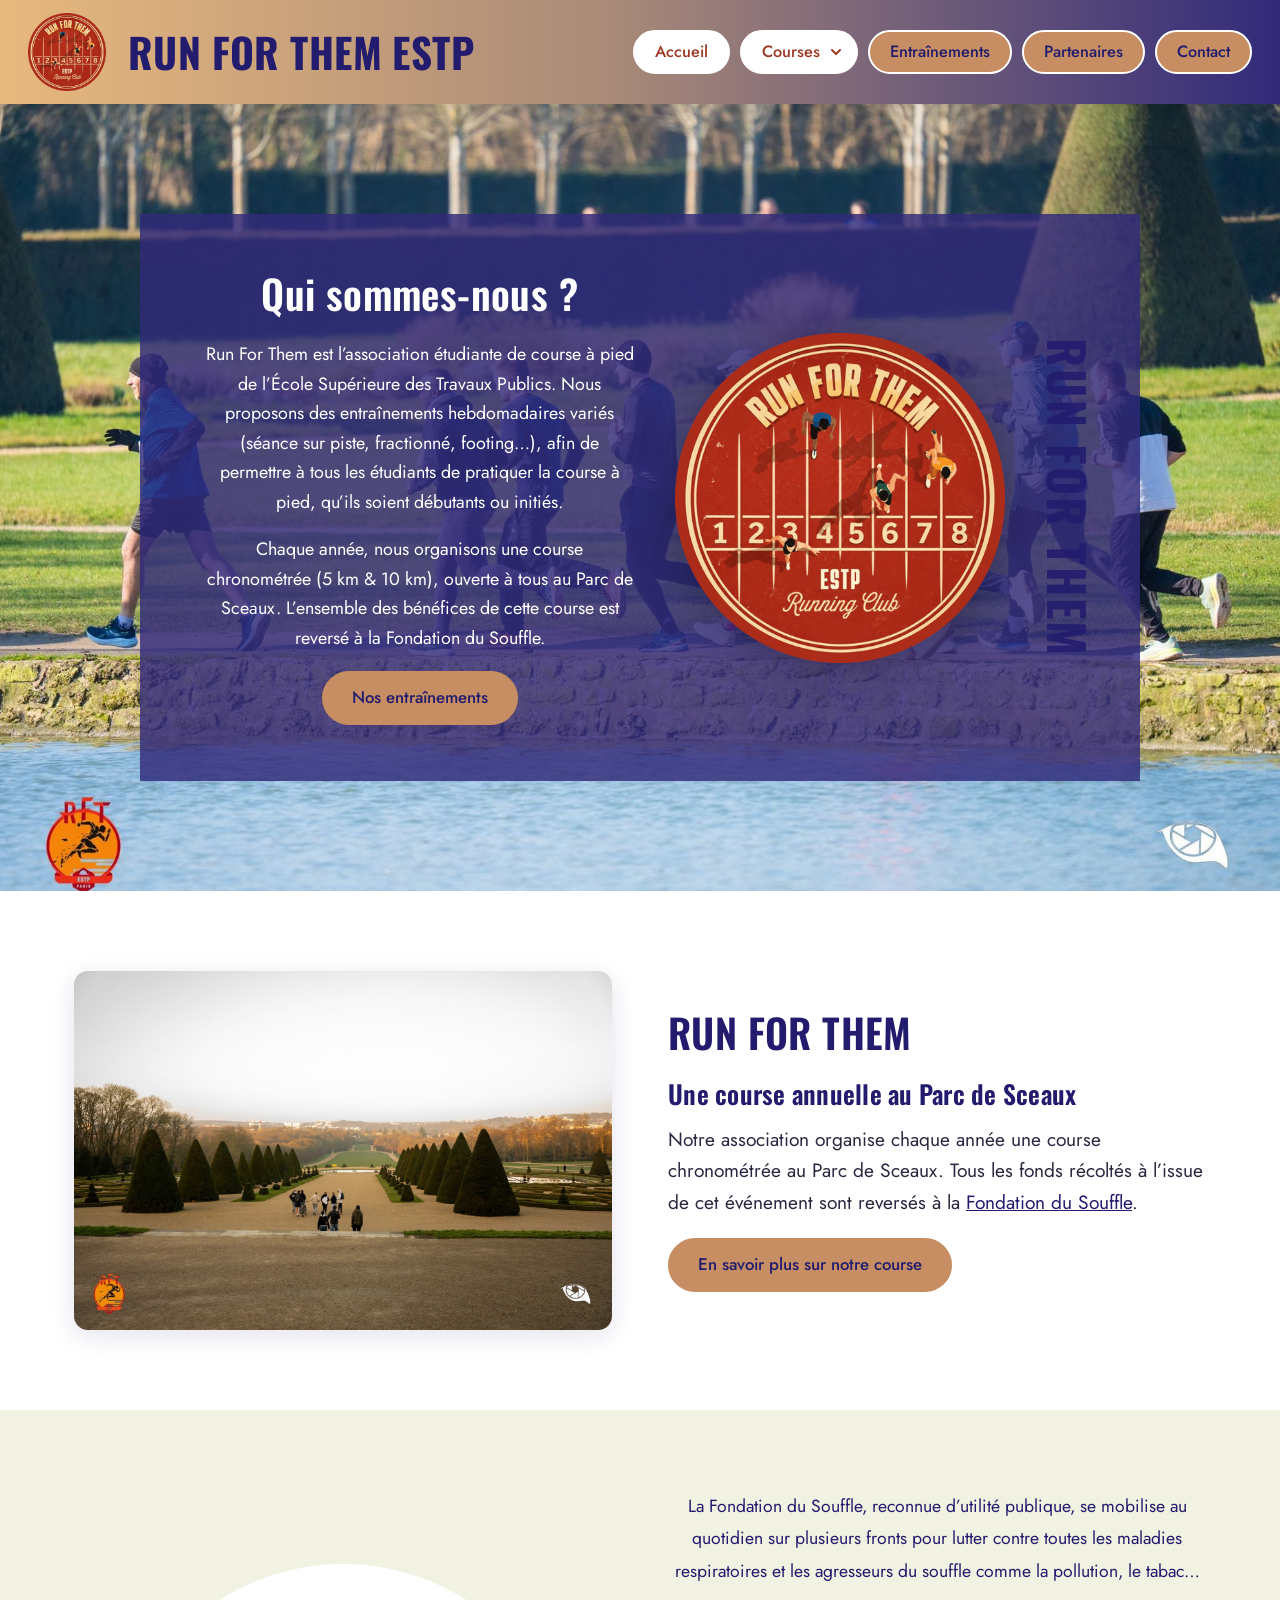
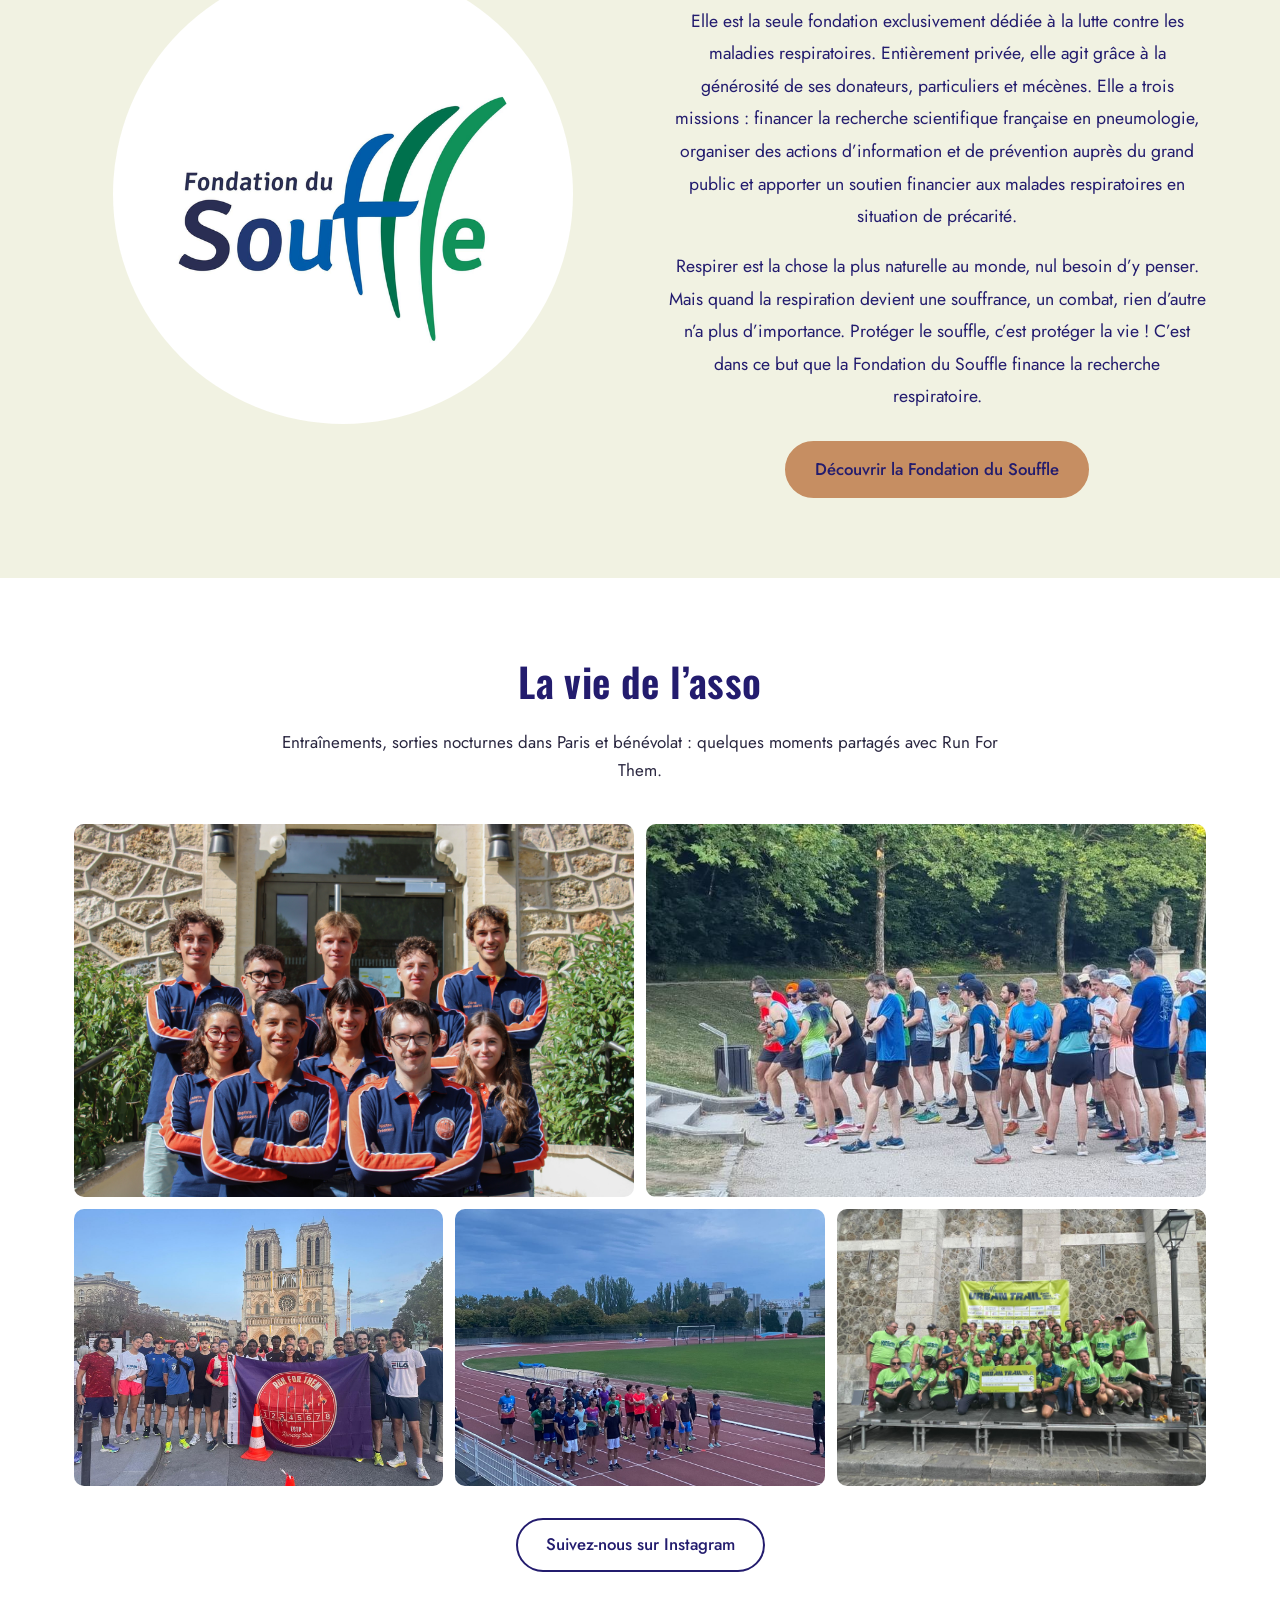
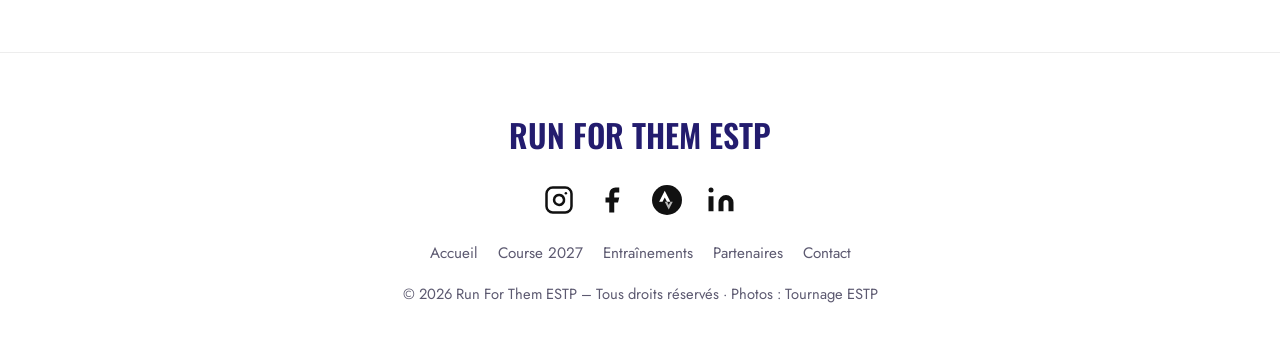
==== commit 1f0b3ce1: "Update navigation for courses in index.html" ====
--- a/index.html
+++ b/index.html
@@ -33,12 +33,13 @@
     <nav class="nav" id="navigation" aria-label="Menu principal">
       <ul>
         <li><a href="index.html" aria-current="page">Accueil</a></li>
-        <li class="nav__item-sous">
+        <li class="nav__item-sous actif">
           <div class="nav__groupe">
-            <a href="course-2027.html">Course 2027</a>
-            <button class="nav__sous-bouton" type="button" aria-expanded="false" aria-controls="sous-menu-course" aria-label="Afficher les éditions précédentes"><svg class="nav__fleche" viewBox="0 0 12 12" aria-hidden="true"><path d="M2 4l4 4 4-4" fill="none" stroke="currentColor" stroke-width="2" stroke-linecap="round"/></svg></button>
+            <a href="#">Courses</a>
+            <button class="nav__sous-bouton" type="button" aria-expanded="false" aria-controls="sous-menu-course" aria-label="Afficher les éditions"><svg class="nav__fleche" viewBox="0 0 12 12" aria-hidden="true"><path d="M2 4l4 4 4-4" fill="none" stroke="currentColor" stroke-width="2" stroke-linecap="round"/></svg></button>
           </div>
           <ul class="nav__sous-menu" id="sous-menu-course">
+            <li><a href="course-2027.html">Run For Them Édition 2027</a></li>
             <li><a href="edition-2026.html">Run For Them Édition 2026</a></li>
             <li><a href="edition-2025.html">Run For Them Édition 2025</a></li>
           </ul>
@@ -106,7 +107,7 @@
           <figure class="g-demi"><img src="assets/img/Photo mandat 2026-2027.jpg" alt="Les membres de l'association de Run For Them en polos de l’association" width="1348" height="900" loading="lazy" decoding="async"></figure>
           <figure class="g-demi"><img src="assets/img/entrainement-running-conseil.jpg" alt="L’entraînement du mercredi dans le parc de Sceaux" width="1400" height="1115" loading="lazy" decoding="async"></figure>
           <figure class="g-tiers"><img src="assets/img/nocturne-notre-dame.jpg" alt="Le groupe devant Notre-Dame de Paris lors d’une sortie nocturne" width="1400" height="1050" loading="lazy" decoding="async"></figure>
-          <figure class="g-tiers"><img src="assets/img/Entraînement piste.jpeg" alt="Photo des bénévoles de la RFT à l'urban trail" width="768" height="1024" loading="lazy" decoding="async"></figure>
+          <figure class="g-tiers"><img src="assets/img/Entraînement piste.jpeg" alt="Entraînement piste du lundi" width="768" height="1024" loading="lazy" decoding="async"></figure>
           <figure class="g-tiers"><img src="assets/img/Urban trail.jpeg" alt="Bénévoles Urban Trail" width="900" height="1200" loading="lazy" decoding="async"></figure>
         </div>
         <div class="groupe-boutons" style="margin-top:32px">
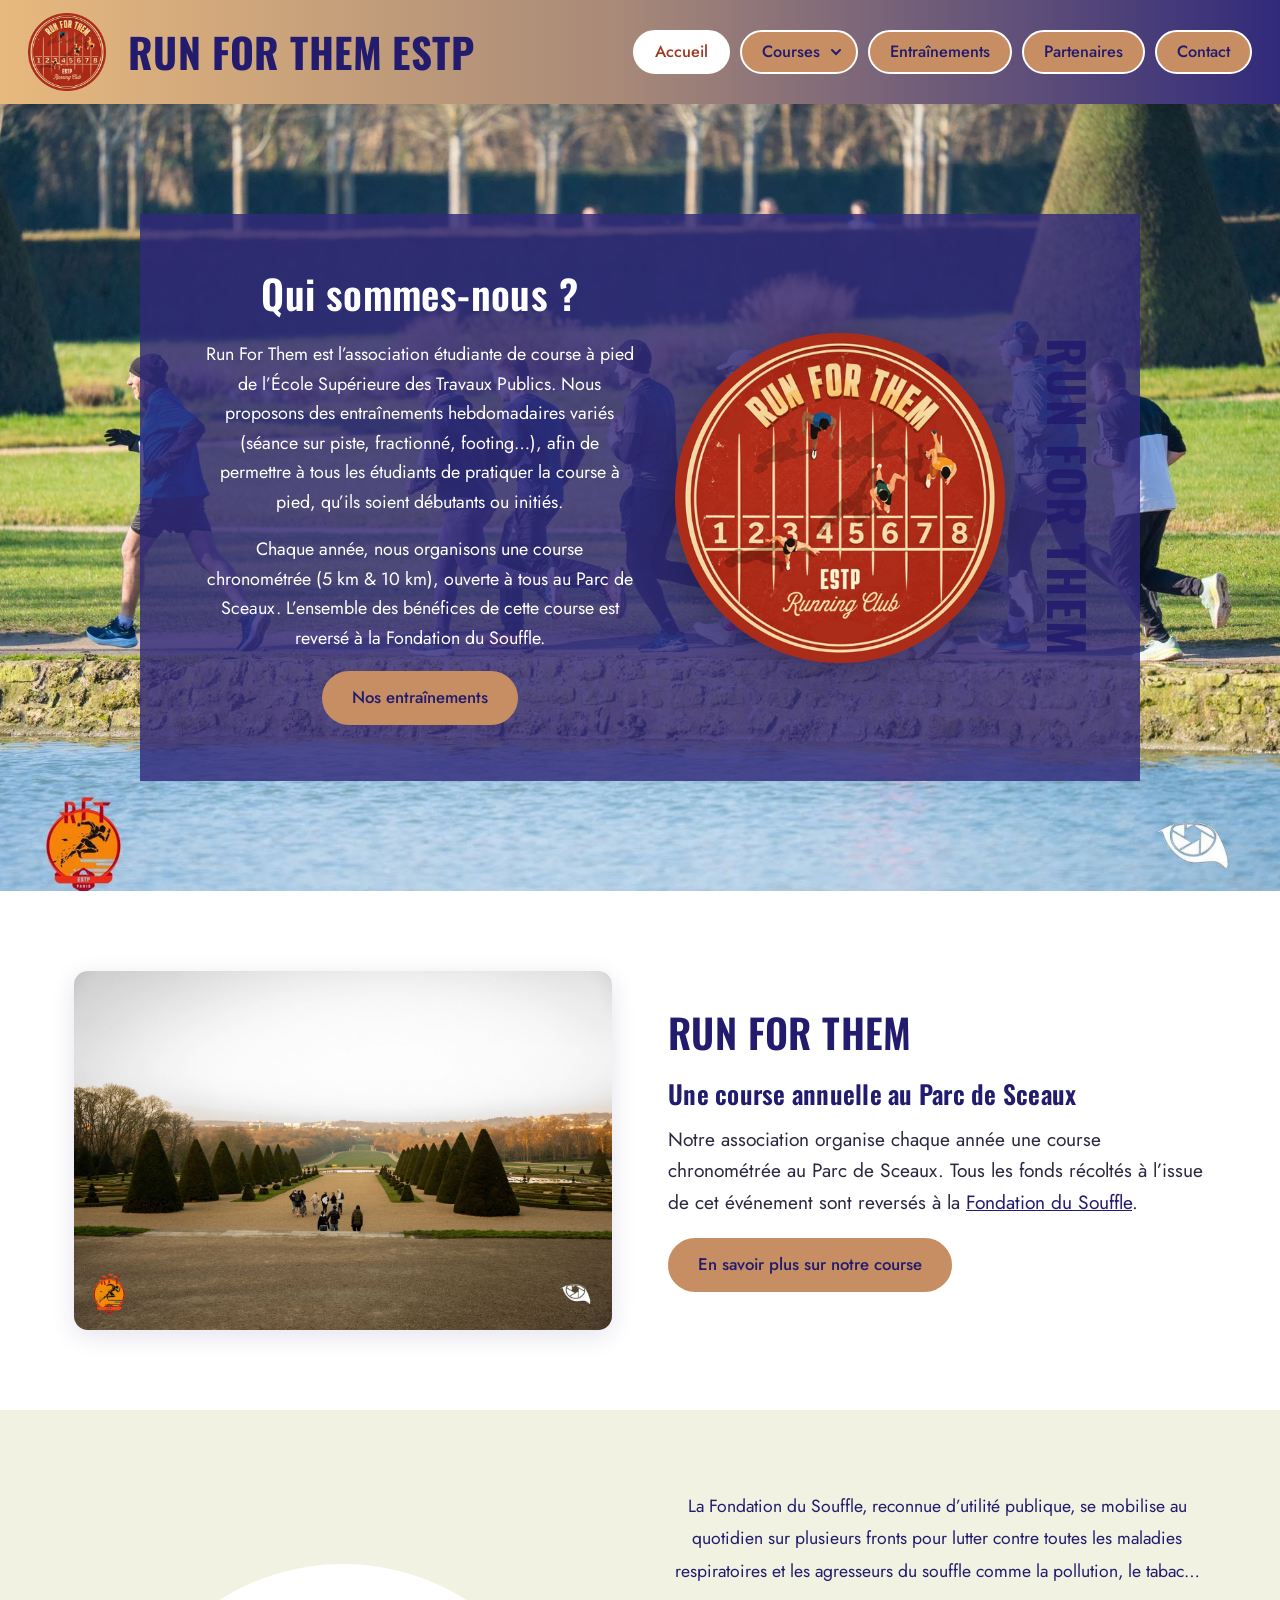
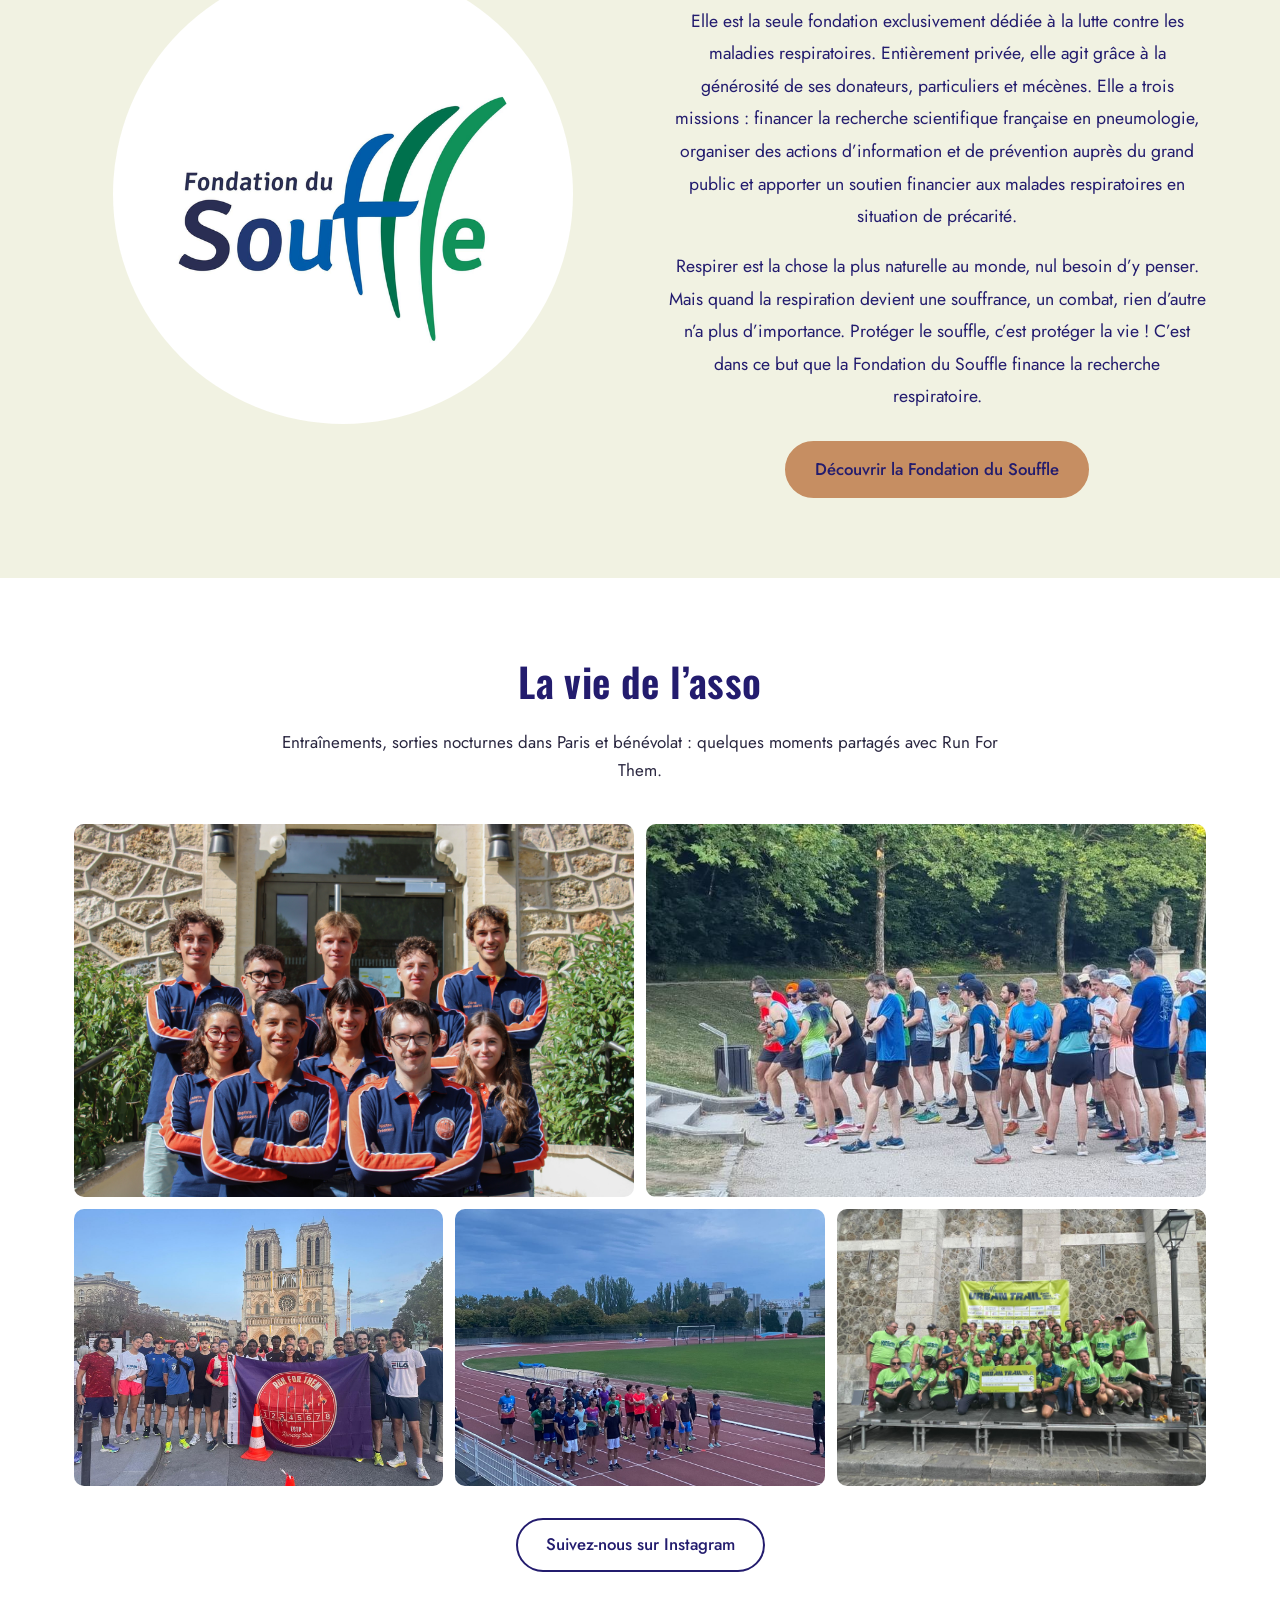
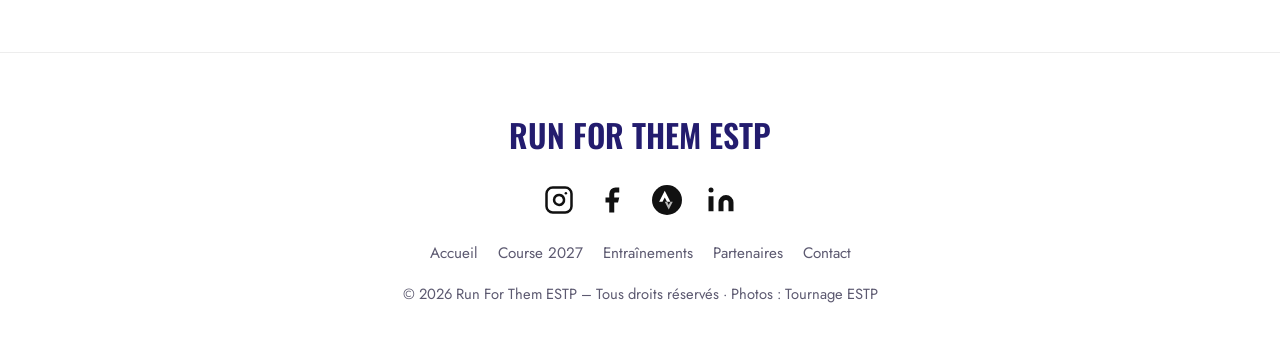
==== commit 83d27bf0: "Fix navigation item class for submenu" ====
--- a/index.html
+++ b/index.html
@@ -33,7 +33,7 @@
     <nav class="nav" id="navigation" aria-label="Menu principal">
       <ul>
         <li><a href="index.html" aria-current="page">Accueil</a></li>
-        <li class="nav__item-sous actif">
+        <li class="nav__item-sous">
           <div class="nav__groupe">
             <a href="#">Courses</a>
             <button class="nav__sous-bouton" type="button" aria-expanded="false" aria-controls="sous-menu-course" aria-label="Afficher les éditions"><svg class="nav__fleche" viewBox="0 0 12 12" aria-hidden="true"><path d="M2 4l4 4 4-4" fill="none" stroke="currentColor" stroke-width="2" stroke-linecap="round"/></svg></button>
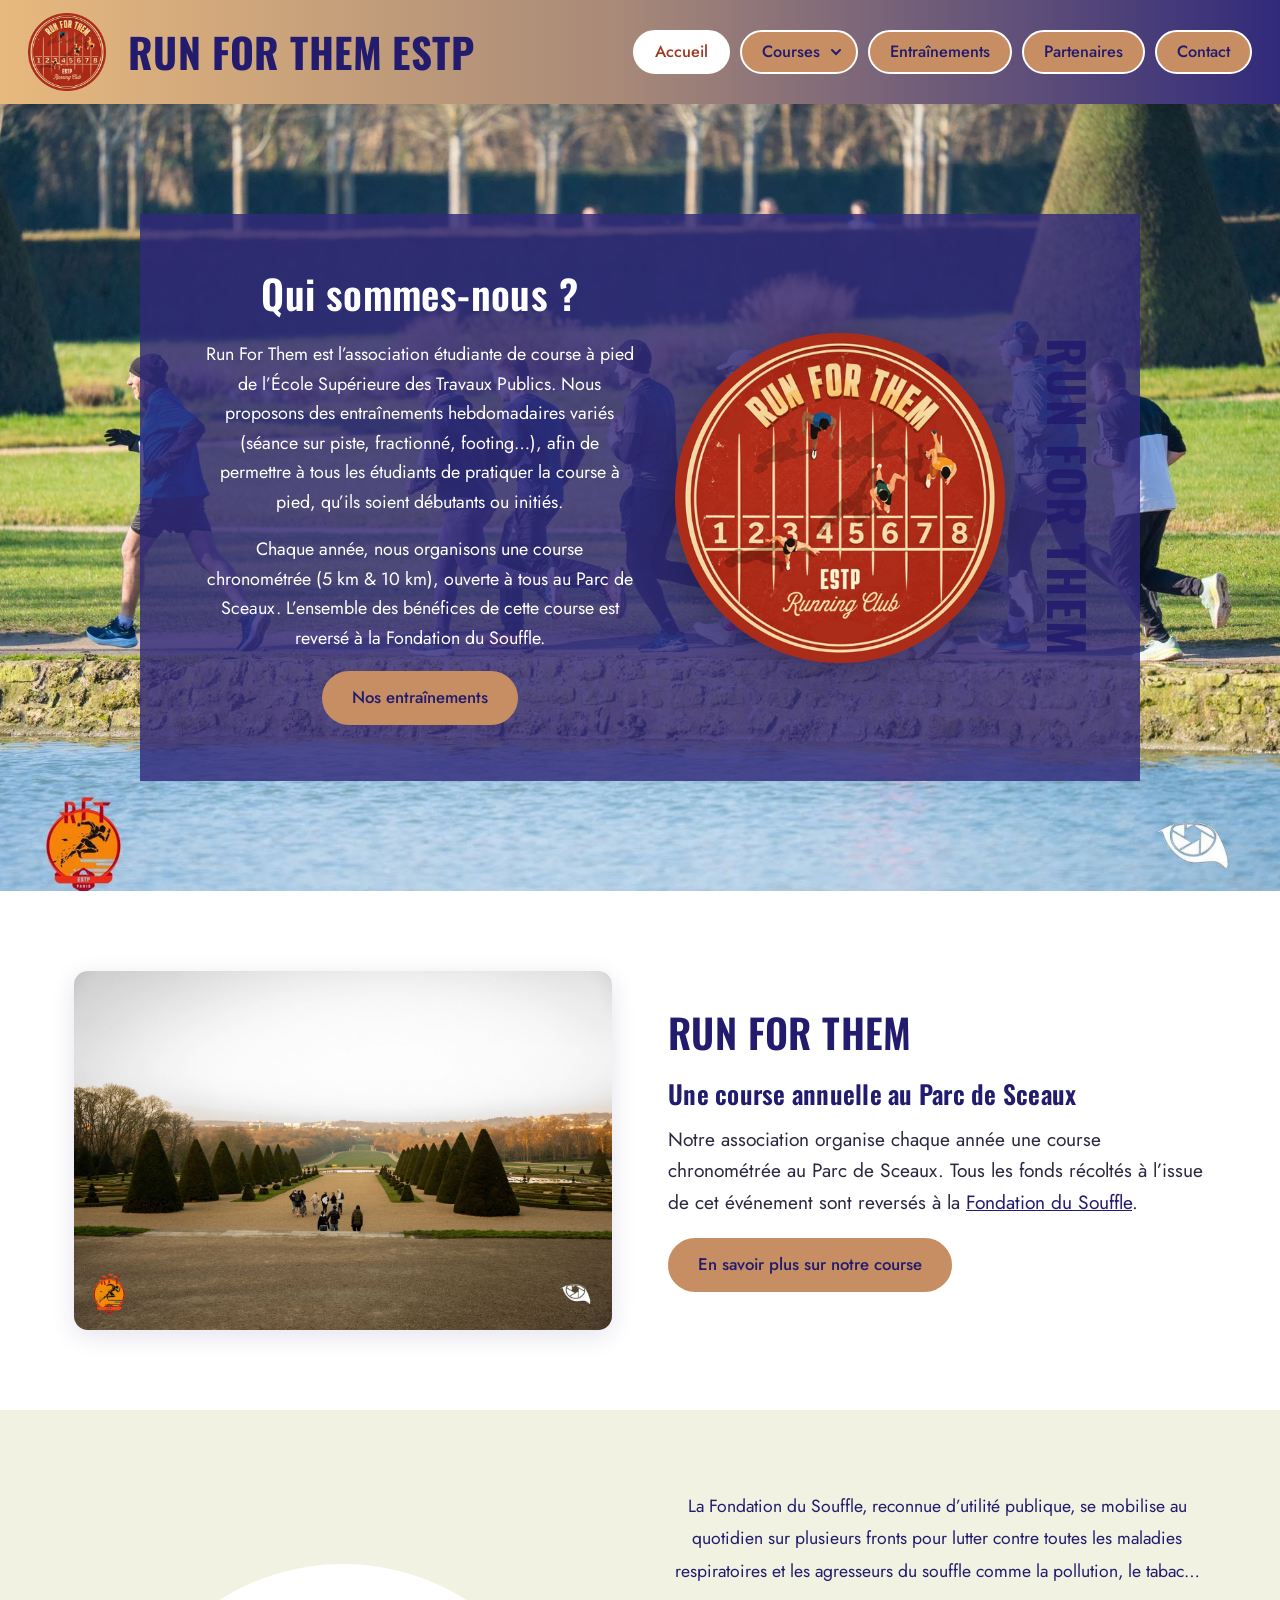
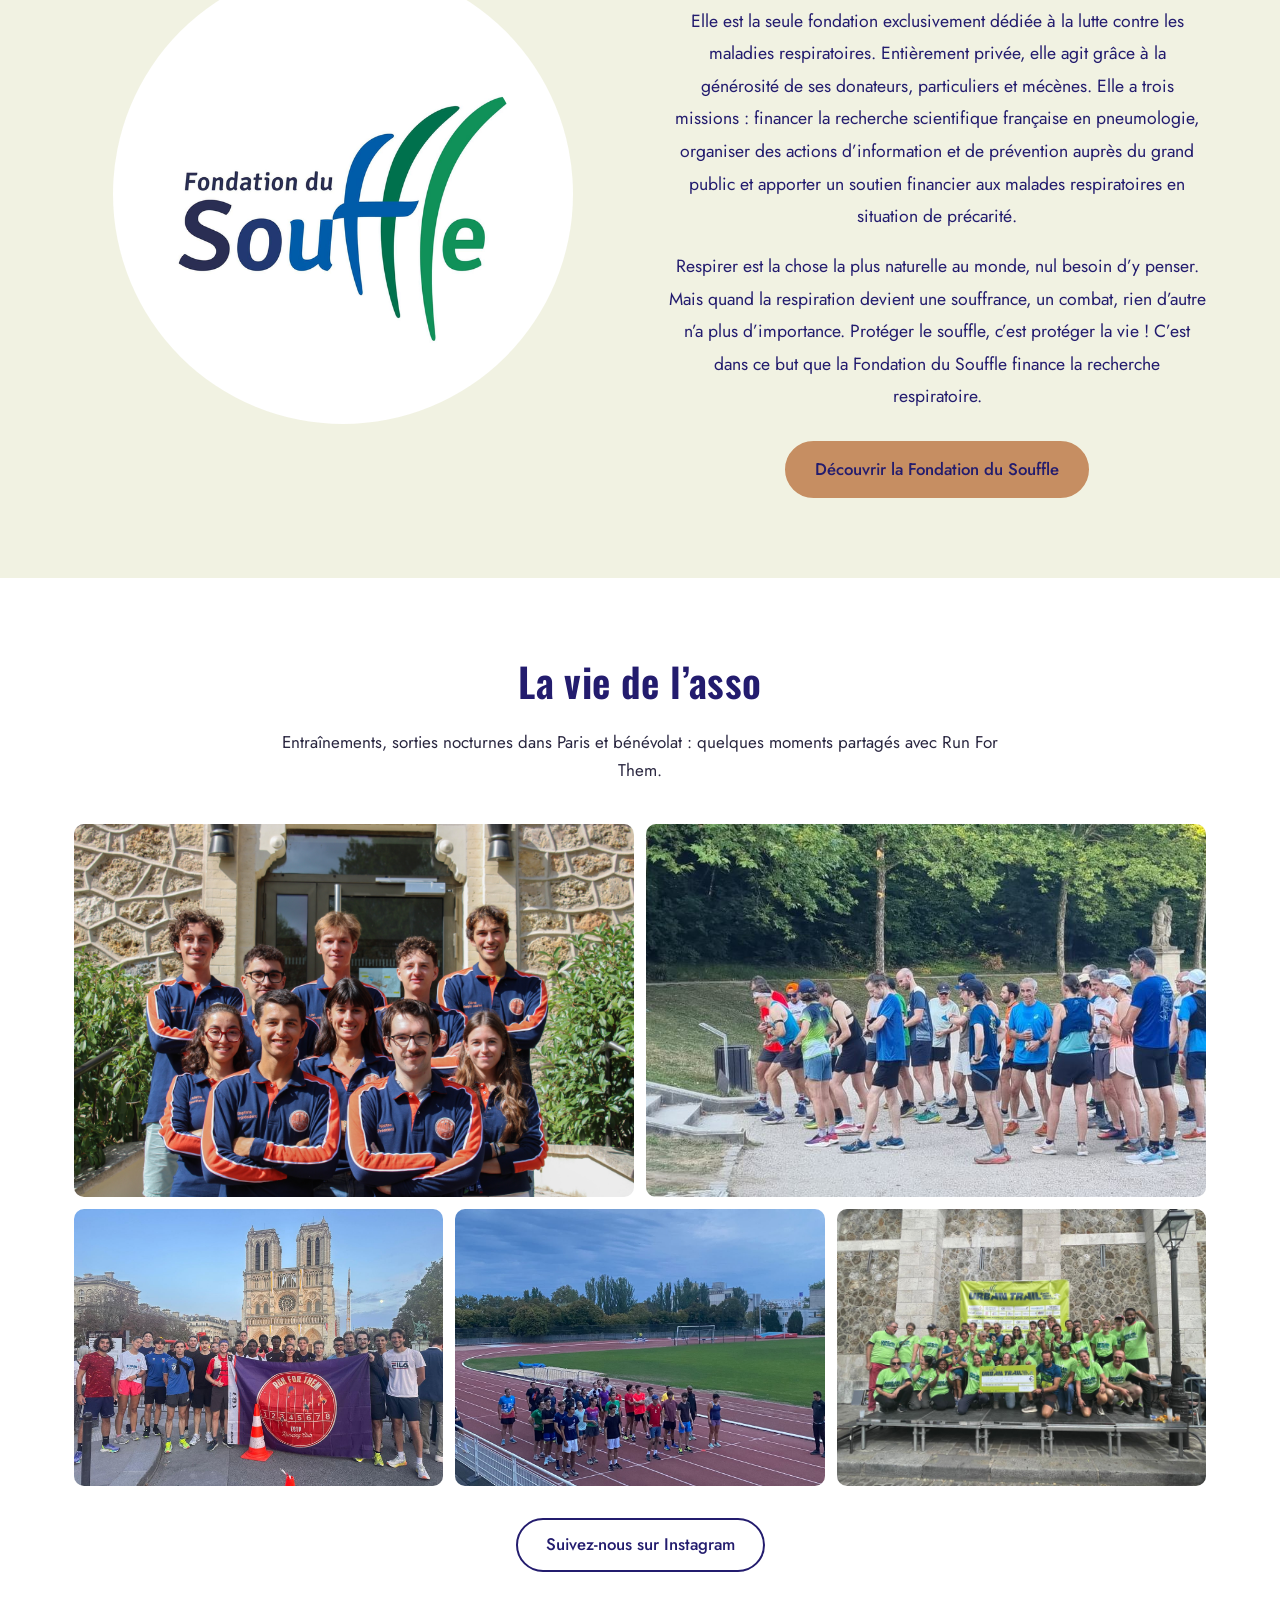
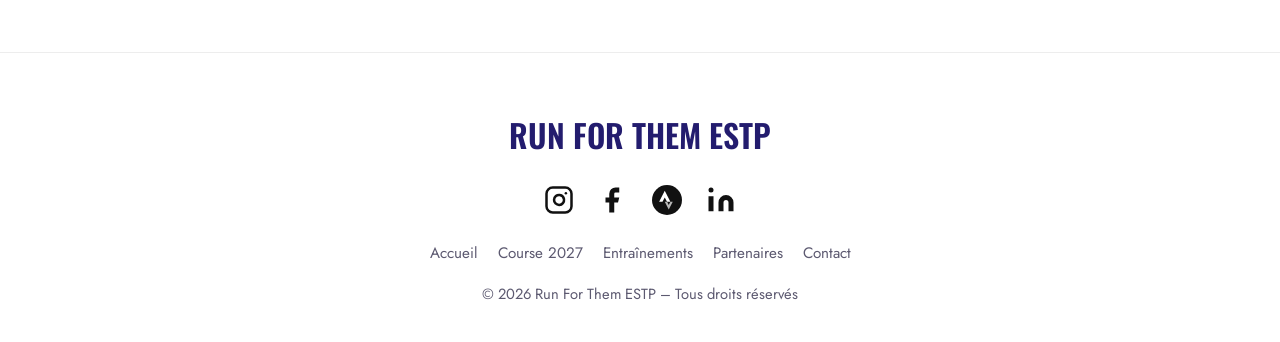
==== commit a5e26127: "Update copyright notice in footer Removed photo attribution from copyright notice." ====
--- a/index.html
+++ b/index.html
@@ -41,7 +41,6 @@
           <ul class="nav__sous-menu" id="sous-menu-course">
             <li><a href="course-2027.html">Run For Them Édition 2027</a></li>
             <li><a href="edition-2026.html">Run For Them Édition 2026</a></li>
-            <li><a href="edition-2025.html">Run For Them Édition 2025</a></li>
           </ul>
         </li>
         <li><a href="entrainements.html">Entraînements</a></li>
@@ -121,7 +120,7 @@
   <footer class="pied">
     <div class="conteneur">
       <p class="pied__titre">RUN FOR THEM ESTP</p>
-      <ul class="reseaux"><li><a href="https://www.instagram.com/rft_estp/" target="_blank" rel="noopener" aria-label="Instagram (nouvel onglet)"><svg viewBox="0 0 24 24" fill="none" stroke="currentColor" stroke-width="2" stroke-linecap="round" stroke-linejoin="round" aria-hidden="true"><rect x="2" y="2" width="20" height="20" rx="5"/><path d="M16 11.37A4 4 0 1 1 12.63 8 4 4 0 0 1 16 11.37z"/><line x1="17.5" y1="6.5" x2="17.51" y2="6.5"/></svg></a></li><li><a href="https://www.facebook.com/asso.runforthem.etp" target="_blank" rel="noopener" aria-label="Facebook (nouvel onglet)"><svg viewBox="0 0 24 24" fill="currentColor" aria-hidden="true"><path d="M17 2h-3a5 5 0 0 0-5 5v3H6v4h3v8h4v-8h3l1-4h-4V7a1 1 0 0 1 1-1h3z"/></svg></a></li><li><a href="https://strava.app.link/EHk4rvhUuDb" target="_blank" rel="noopener" aria-label="Strava (nouvel onglet)"><svg viewBox="0 0 24 24" aria-hidden="true"><circle cx="12" cy="12" r="12" fill="currentColor"/><polygon fill="#fff" points="10.2,4.6 5.7,13.4 8.4,13.4 10.2,9.9 12,13.4 14.7,13.4"/><polygon fill="#fff" fill-opacity="0.7" points="14.7,13.4 13.4,16 12.1,13.4 10.2,13.4 13.4,19.6 16.6,13.4"/></svg></a></li><li><a href="https://www.linkedin.com/in/runforthemestp" target="_blank" rel="noopener" aria-label="LinkedIn (nouvel onglet)"><svg viewBox="0 0 24 24" fill="currentColor" aria-hidden="true"><path d="M16 8a6 6 0 0 1 6 6v7h-4v-7a2 2 0 0 0-4 0v7h-4v-7a6 6 0 0 1 6-6z"/><rect x="2" y="9" width="4" height="12"/><circle cx="4" cy="4" r="2"/></svg></a></li></ul>
+      <ul class="reseaux"><li><a href="https://www.instagram.com/rft_estp/" target="_blank" rel="noopener" aria-label="Instagram (nouvel onglet)"><svg viewBox="0 0 24 24" fill="none" stroke="currentColor" stroke-width="2" stroke-linecap="round" stroke-linejoin="round" aria-hidden="true"><rect x="2" y="2" width="20" height="20" rx="5"/><path d="M16 11.37A4 4 0 1 1 12.63 8 4 4 0 0 1 16 11.37z"/><line x1="17.5" y1="6.5" x2="17.51" y2="6.5"/></svg></a></li><li><a href="https://www.facebook.com/asso.runforthem.etp" target="_blank" rel="noopener" aria-label="Facebook (nouvel onglet)"><svg viewBox="0 0 24 24" fill="currentColor" aria-hidden="true"><path d="M17 2h-3a5 5 0 0 0-5 5v3H6v4h3v8h4v-8h3l1-4h-4V7a1 1 0 0 1 1-1h3z"/></svg></a></li><li><a href="https://strava.app.link/EHk4rvhUuDb" target="_blank" rel="noopener" aria-label="Strava (nouvel onglet)"><svg viewBox="0 0 24 24" aria-hidden="true"><circle cx="12" cy="12" r="12" fill="currentColor"/><polygon fill="#fff" points="10.2,4.6 5.7,13.4 8.4,13.4 10.2,9.9 12,13.4 14.7,13.4"/><polygon fill="#fff" fill-opacity="0.7" points="14.7,13.4 13.4,16 12.1,13.4 10.2,13.4 13.4,19.6 16.6,13.4"/></svg></a></li><li><a href="https://www.linkedin.com/company/runforthem/?viewAsMember=true" target="_blank" rel="noopener" aria-label="LinkedIn (nouvel onglet)"><svg viewBox="0 0 24 24" fill="currentColor" aria-hidden="true"><path d="M16 8a6 6 0 0 1 6 6v7h-4v-7a2 2 0 0 0-4 0v7h-4v-7a6 6 0 0 1 6-6z"/><rect x="2" y="9" width="4" height="12"/><circle cx="4" cy="4" r="2"/></svg></a></li></ul>
       <ul class="pied__liens">
         <li><a href="index.html">Accueil</a></li>
         <li><a href="course-2027.html">Course 2027</a></li>
@@ -129,7 +128,7 @@
         <li><a href="partenaires.html">Partenaires</a></li>
         <li><a href="contact.html">Contact</a></li>
       </ul>
-      <p class="pied__copyright">© 2026 Run For Them ESTP – Tous droits réservés · Photos : Tournage ESTP</p>
+      <p class="pied__copyright">© 2026 Run For Them ESTP – Tous droits réservés</p>
     </div>
   </footer>
 
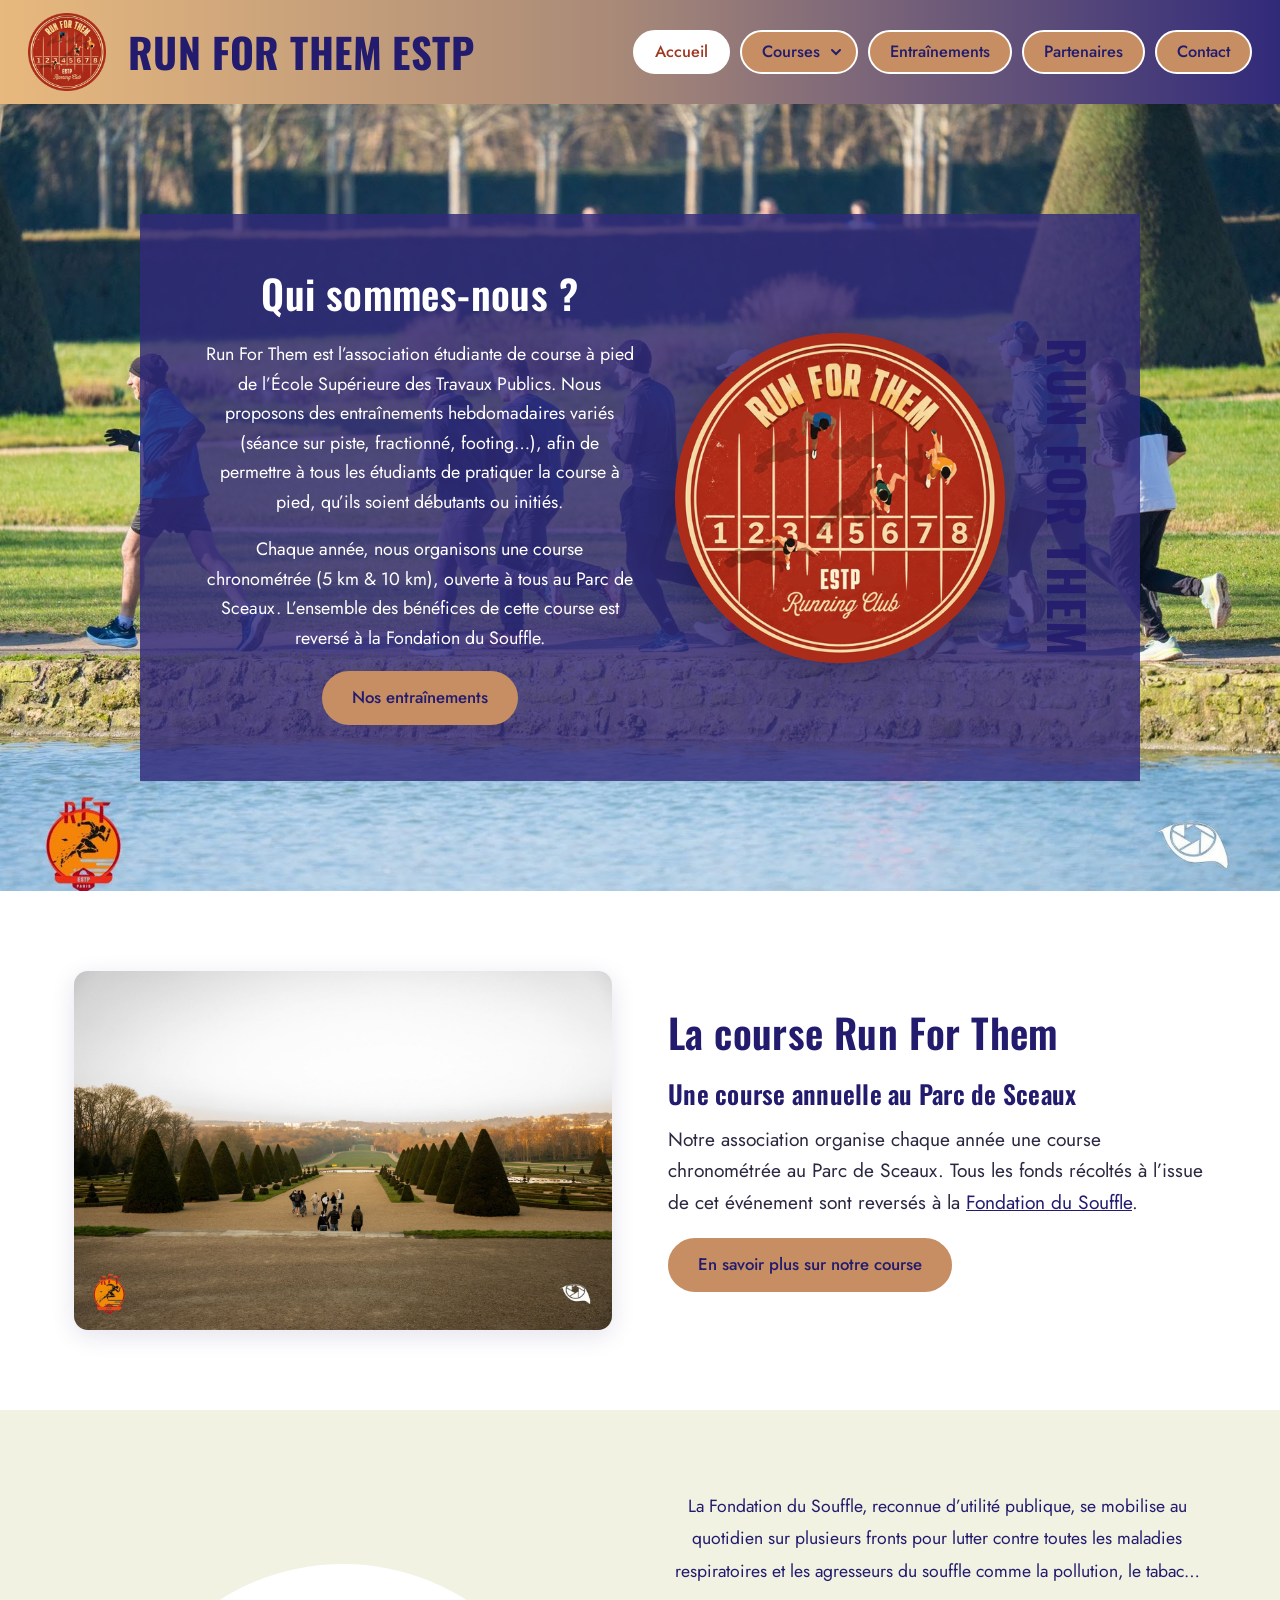
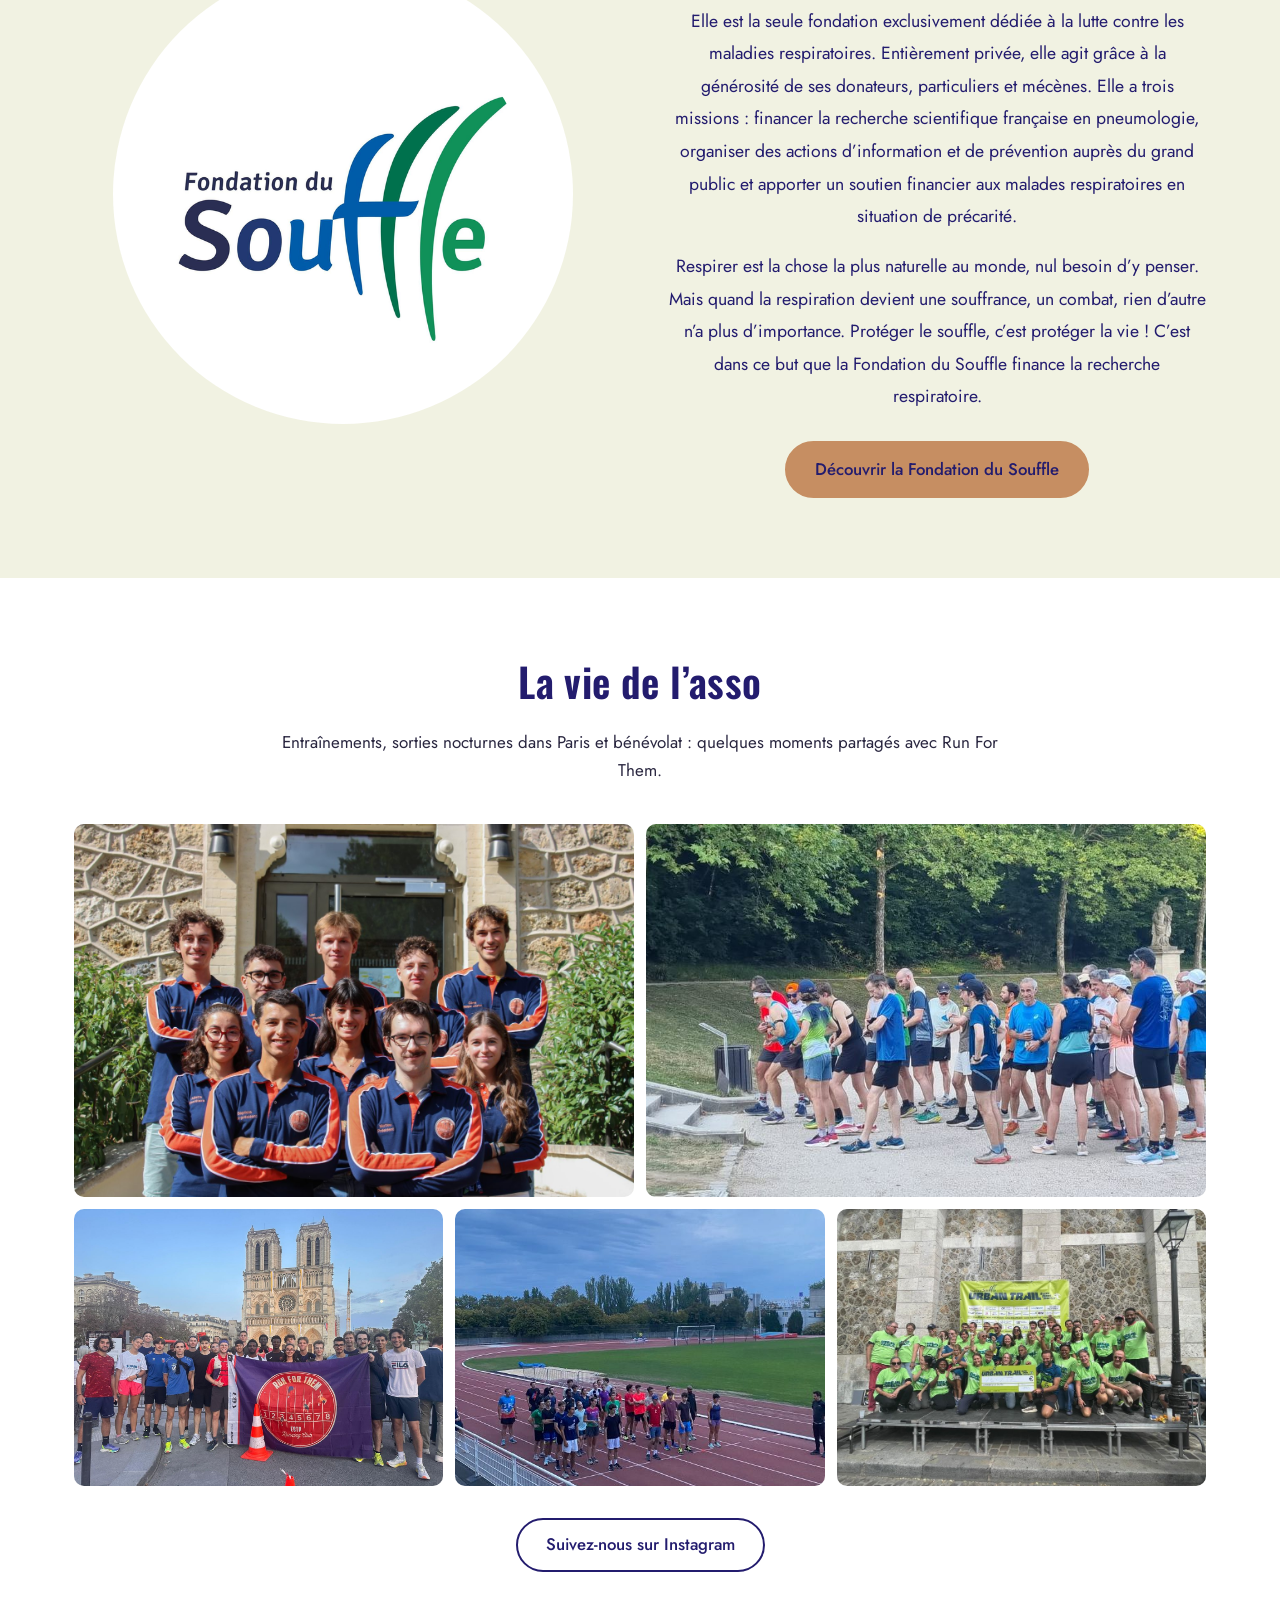
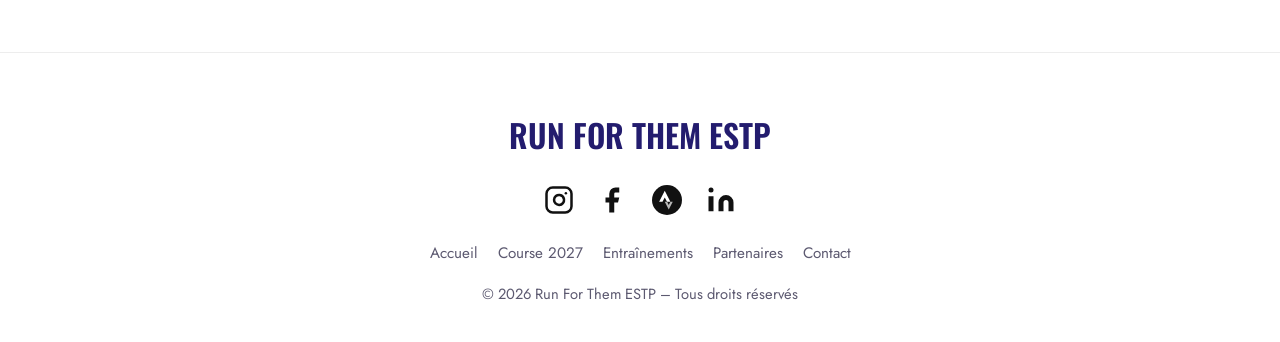
==== commit 39994d66: "SEO : sitemap, robots.txt, balises de partage et données structurées" ====
--- a/index.html
+++ b/index.html
@@ -4,11 +4,43 @@
   <meta charset="utf-8">
   <meta name="viewport" content="width=device-width, initial-scale=1">
   <title>Run For Them ESTP – Association de course à pied de l’ESTP</title>
-  <meta name="description" content="Run For Them est l’association étudiante de course à pied de l’ESTP. Entraînements hebdomadaires et course caritative annuelle au Parc de Sceaux au profit de la Fondation du Souffle.">
+  <meta name="description" content="Run For Them, association de course à pied de l’ESTP : entraînements chaque semaine et course caritative au Parc de Sceaux pour la Fondation du Souffle.">
   <meta property="og:type" content="website">
   <meta property="og:site_name" content="Run For Them ESTP">
   <meta property="og:title" content="Run For Them ESTP – Association de course à pied de l’ESTP">
-  <meta property="og:description" content="Run For Them est l’association étudiante de course à pied de l’ESTP. Entraînements hebdomadaires et course caritative annuelle au Parc de Sceaux au profit de la Fondation du Souffle.">
+  <meta property="og:description" content="Run For Them, association de course à pied de l’ESTP : entraînements chaque semaine et course caritative au Parc de Sceaux pour la Fondation du Souffle.">
+  <link rel="canonical" href="https://runforthem.fr/">
+  <meta property="og:url" content="https://runforthem.fr/">
+  <meta property="og:locale" content="fr_FR">
+  <meta property="og:image" content="https://runforthem.fr/assets/img/partage-run-for-them.jpg">
+  <meta property="og:image:width" content="1200">
+  <meta property="og:image:height" content="630">
+  <meta name="twitter:card" content="summary_large_image">
+  <meta name="twitter:title" content="Run For Them ESTP – Association de course à pied de l’ESTP">
+  <meta name="twitter:description" content="Run For Them, association de course à pied de l’ESTP : entraînements chaque semaine et course caritative au Parc de Sceaux pour la Fondation du Souffle.">
+  <meta name="twitter:image" content="https://runforthem.fr/assets/img/partage-run-for-them.jpg">
+  <script type="application/ld+json">
+{
+  "@context": "https://schema.org",
+  "@type": "SportsOrganization",
+  "@id": "https://runforthem.fr/#organisation",
+  "name": "Run For Them ESTP",
+  "alternateName": "RFT ESTP",
+  "url": "https://runforthem.fr/",
+  "logo": "https://runforthem.fr/assets/img/logo-rft.png",
+  "description": "Association étudiante de course à pied de l’ESTP (École Supérieure des Travaux Publics), organisatrice d’une course caritative annuelle au Parc de Sceaux au profit de la Fondation du Souffle.",
+  "sport": "Course à pied",
+  "parentOrganization": {
+    "@type": "CollegeOrUniversity",
+    "name": "ESTP – École Supérieure des Travaux Publics"
+  },
+  "sameAs": [
+    "https://www.instagram.com/rft_estp/",
+    "https://www.facebook.com/asso.runforthem.etp",
+    "https://www.linkedin.com/company/runforthem/"
+  ]
+}
+  </script>
   <meta name="theme-color" content="#231c6e">
   <link rel="icon" type="image/png" href="assets/img/favicon.png">
   <link rel="apple-touch-icon" href="assets/img/apple-touch-icon.png">
@@ -35,7 +67,7 @@
         <li><a href="index.html" aria-current="page">Accueil</a></li>
         <li class="nav__item-sous">
           <div class="nav__groupe">
-            <a href="#">Courses</a>
+            <a href="course-2027.html">Courses</a>
             <button class="nav__sous-bouton" type="button" aria-expanded="false" aria-controls="sous-menu-course" aria-label="Afficher les éditions"><svg class="nav__fleche" viewBox="0 0 12 12" aria-hidden="true"><path d="M2 4l4 4 4-4" fill="none" stroke="currentColor" stroke-width="2" stroke-linecap="round"/></svg></button>
           </div>
           <ul class="nav__sous-menu" id="sous-menu-course">
@@ -73,7 +105,7 @@
       <div class="conteneur duo">
         <div class="duo__media"><img src="assets/img/parc-perspective.jpg" alt="La grande perspective du Parc de Sceaux vue depuis le château" width="1600" height="1066" loading="lazy" decoding="async"></div>
         <div>
-          <h2>RUN FOR THEM</h2>
+          <h2>La course Run For Them</h2>
           <h3>Une course annuelle au Parc de Sceaux</h3>
           <p class="chapeau">Notre association organise chaque année une course chronométrée au Parc de Sceaux. Tous les fonds récoltés à l’issue de cet événement sont reversés à la <a href="https://www.lesouffle.org" target="_blank" rel="noopener">Fondation du Souffle</a>.</p>
           <a class="bouton" href="course-2027.html">En savoir plus sur notre course</a>
@@ -103,11 +135,11 @@
           <p>Entraînements, sorties nocturnes dans Paris et bénévolat : quelques moments partagés avec Run For Them.</p>
         </div>
         <div class="galerie">
-          <figure class="g-demi"><img src="assets/img/Photo mandat 2026-2027.jpg" alt="Les membres de l'association de Run For Them en polos de l’association" width="1348" height="900" loading="lazy" decoding="async"></figure>
+          <figure class="g-demi"><img src="assets/img/equipe-mandat-2026-2027.jpg" alt="Les membres de l’association Run For Them en polos de l’association" width="1348" height="899" loading="lazy" decoding="async"></figure>
           <figure class="g-demi"><img src="assets/img/entrainement-running-conseil.jpg" alt="L’entraînement du mercredi dans le parc de Sceaux" width="1400" height="1115" loading="lazy" decoding="async"></figure>
           <figure class="g-tiers"><img src="assets/img/nocturne-notre-dame.jpg" alt="Le groupe devant Notre-Dame de Paris lors d’une sortie nocturne" width="1400" height="1050" loading="lazy" decoding="async"></figure>
-          <figure class="g-tiers"><img src="assets/img/Entraînement piste.jpeg" alt="Entraînement piste du lundi" width="768" height="1024" loading="lazy" decoding="async"></figure>
-          <figure class="g-tiers"><img src="assets/img/Urban trail.jpeg" alt="Bénévoles Urban Trail" width="900" height="1200" loading="lazy" decoding="async"></figure>
+          <figure class="g-tiers"><img src="assets/img/entrainement-piste-lundi.jpg" alt="Entraînement sur piste du lundi soir" width="576" height="1024" loading="lazy" decoding="async"></figure>
+          <figure class="g-tiers"><img src="assets/img/urban-trail-benevoles.jpg" alt="Les bénévoles Run For Them sur l’Urban Trail" width="900" height="675" loading="lazy" decoding="async"></figure>
         </div>
         <div class="groupe-boutons" style="margin-top:32px">
           <a class="bouton bouton--contour" href="https://www.instagram.com/rft_estp/" target="_blank" rel="noopener">Suivez-nous sur Instagram</a>
